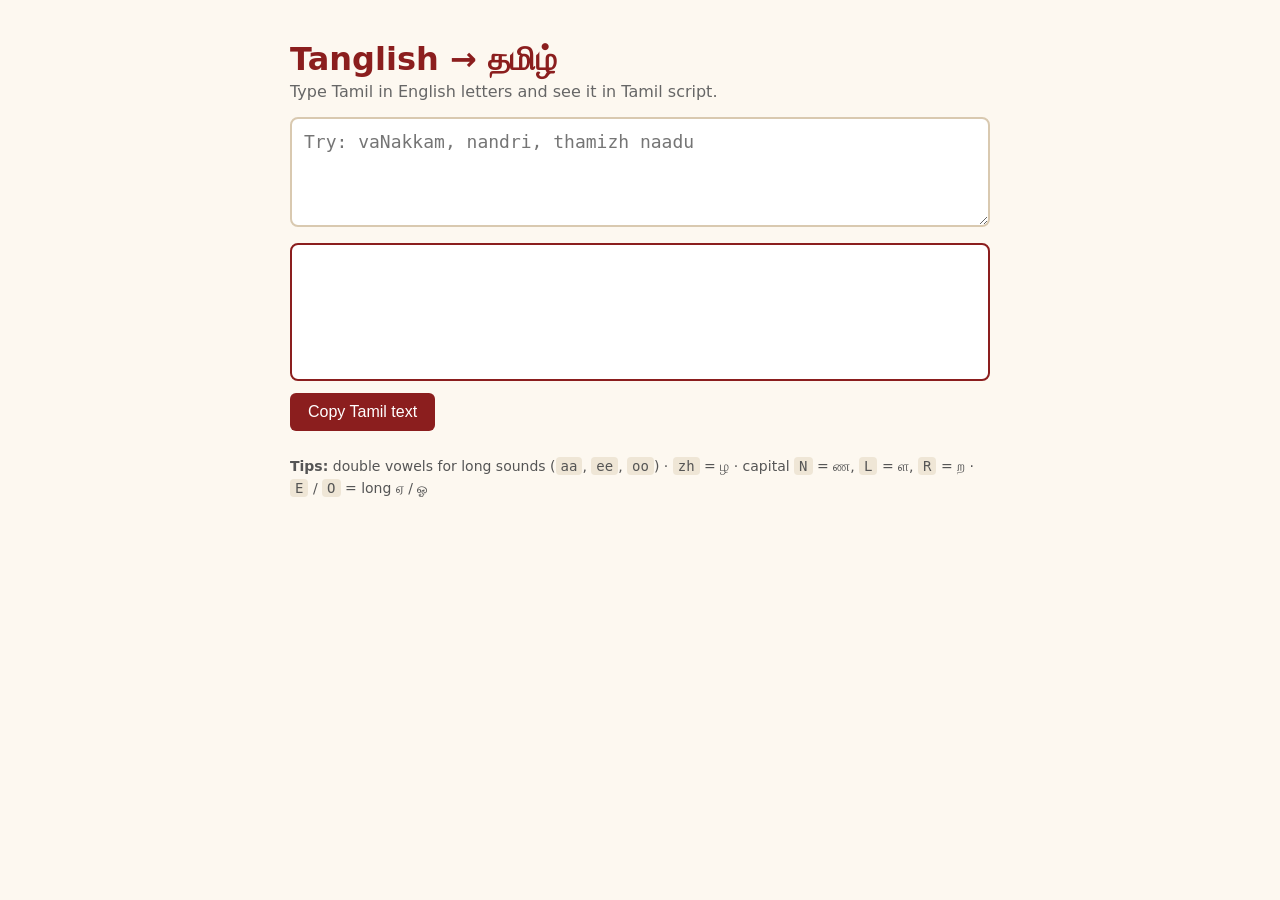
==== index.html @ 8f6cb017 "Add Tanglish converter" ====
<!DOCTYPE html>
<html lang="en">
<head>
  <meta charset="UTF-8">
  <meta name="viewport" content="width=device-width, initial-scale=1.0">
  <title>Tanglish to Tamil</title>
  <style>
    body {
      font-family: system-ui, sans-serif;
      max-width: 700px;
      margin: 40px auto;
      padding: 0 16px;
      background: #fdf8f0;
      color: #2b2b2b;
    }
    h1 { color: #8b1e1e; margin-bottom: 4px; }
    p.sub { color: #666; margin-top: 0; }
    textarea {
      width: 100%;
      height: 110px;
      font-size: 18px;
      padding: 12px;
      border: 2px solid #d9c9b0;
      border-radius: 8px;
      box-sizing: border-box;
    }
    #output {
      min-height: 110px;
      font-size: 26px;
      padding: 12px;
      margin-top: 12px;
      background: white;
      border: 2px solid #8b1e1e;
      border-radius: 8px;
      white-space: pre-wrap;
    }
    button {
      margin-top: 12px;
      padding: 10px 18px;
      font-size: 16px;
      background: #8b1e1e;
      color: white;
      border: none;
      border-radius: 6px;
      cursor: pointer;
    }
    .hint { font-size: 14px; color: #555; margin-top: 24px; line-height: 1.6; }
    code { background: #efe6d6; padding: 1px 5px; border-radius: 4px; }
  </style>
</head>
<body>
  <h1>Tanglish → தமிழ்</h1>
  <p class="sub">Type Tamil in English letters and see it in Tamil script.</p>

  <textarea id="input" placeholder="Try: vaNakkam, nandri, thamizh naadu"></textarea>
  <div id="output"></div>
  <button id="copy">Copy Tamil text</button>

  <div class="hint">
    <b>Tips:</b> double vowels for long sounds (<code>aa</code>, <code>ee</code>, <code>oo</code>) ·
    <code>zh</code> = ழ · capital <code>N</code> = ண, <code>L</code> = ள, <code>R</code> = ற ·
    <code>E</code> / <code>O</code> = long ஏ / ஓ
  </div>

  <script src="translit.js"></script>
  <script>
    const input = document.getElementById("input");
    const output = document.getElementById("output");

    // Re-convert every time the user types
    input.addEventListener("input", () => {
      output.textContent = transliterate(input.value);
    });

    document.getElementById("copy").addEventListener("click", () => {
      navigator.clipboard.writeText(output.textContent);
    });
  </script>
</body>
</html>
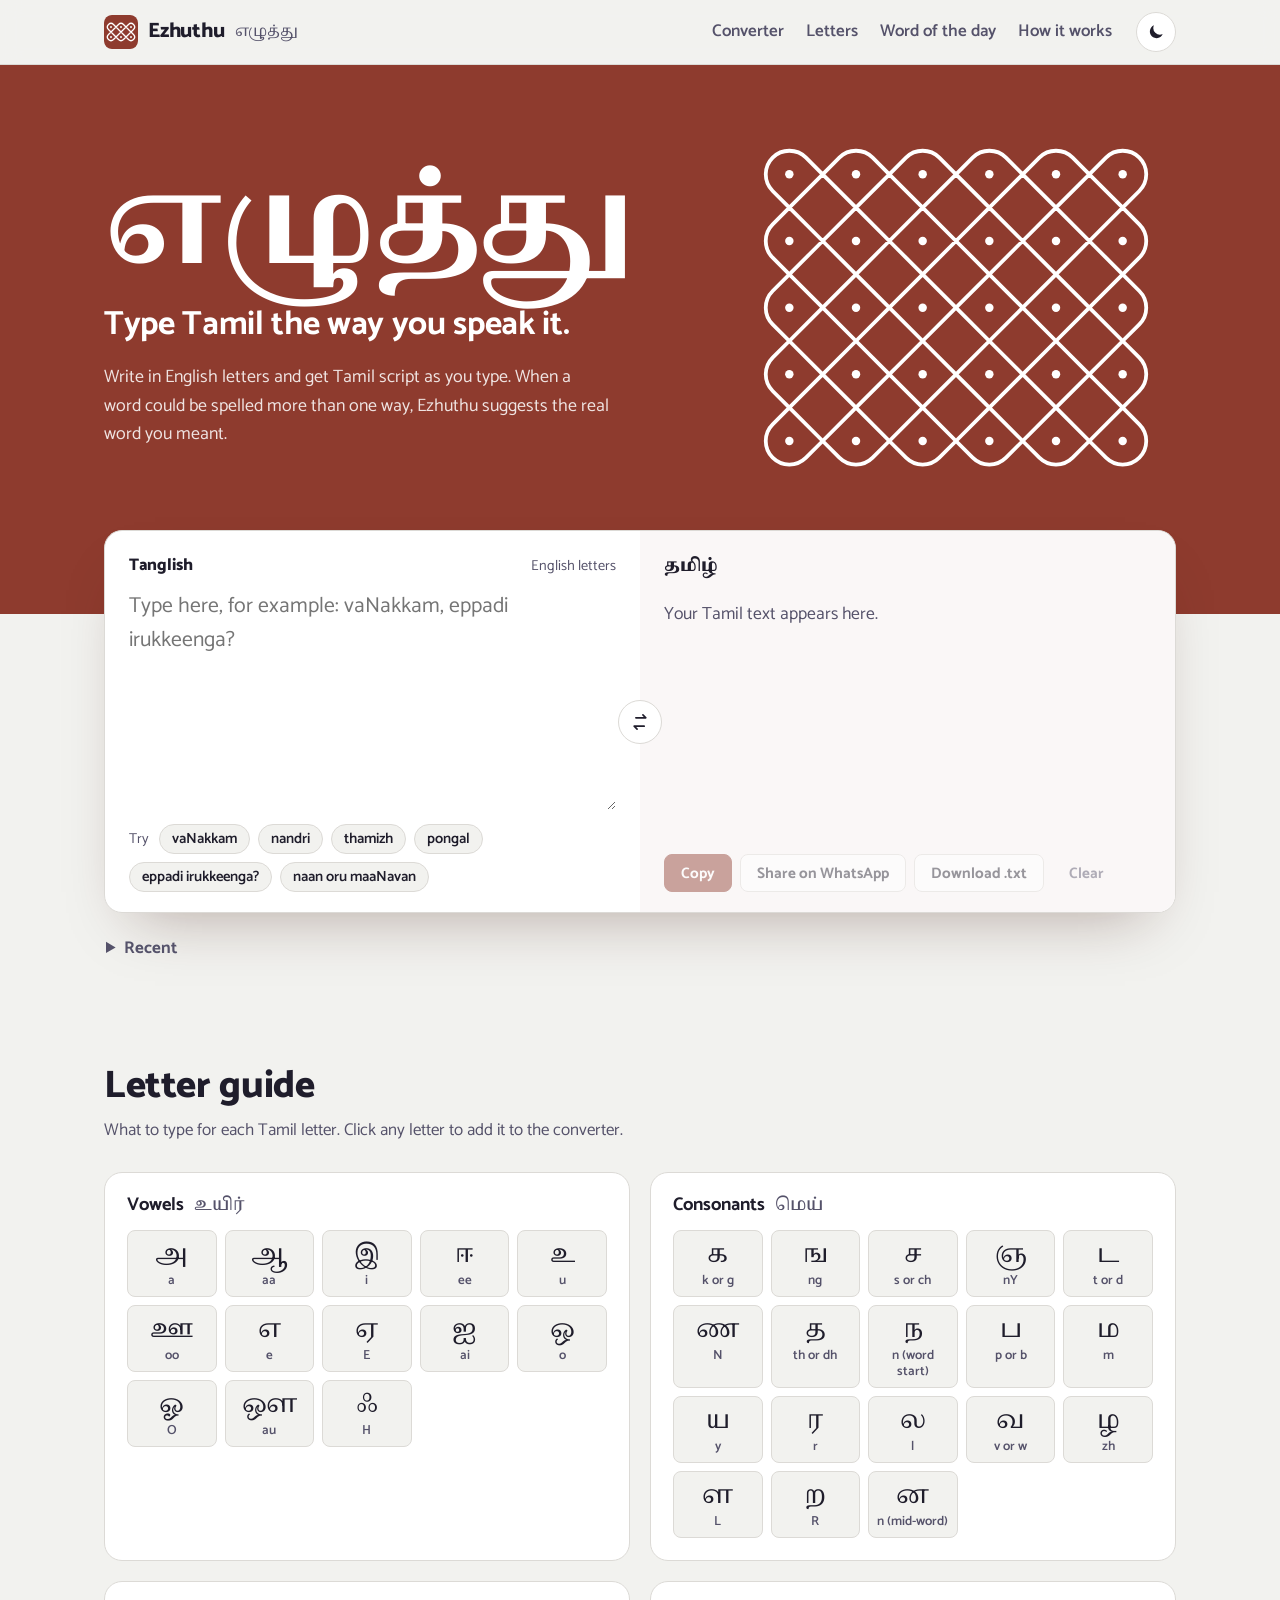
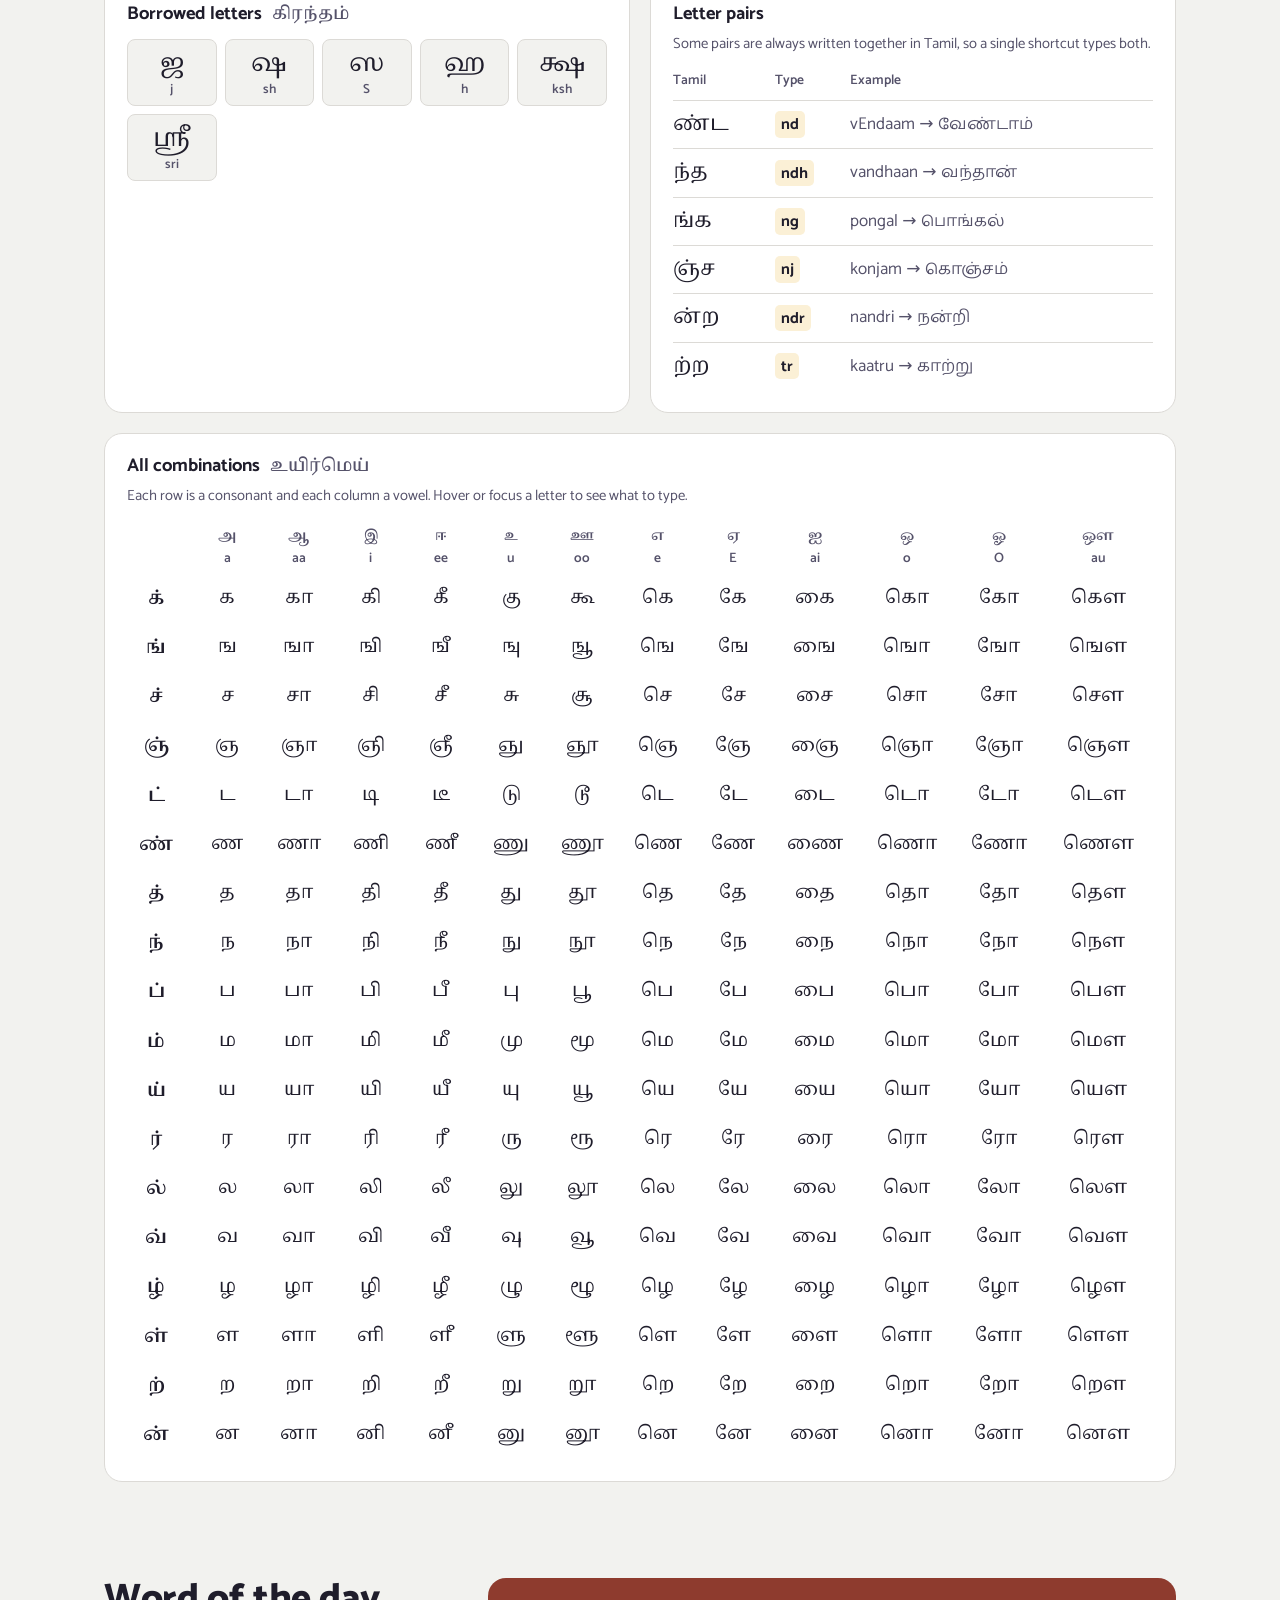
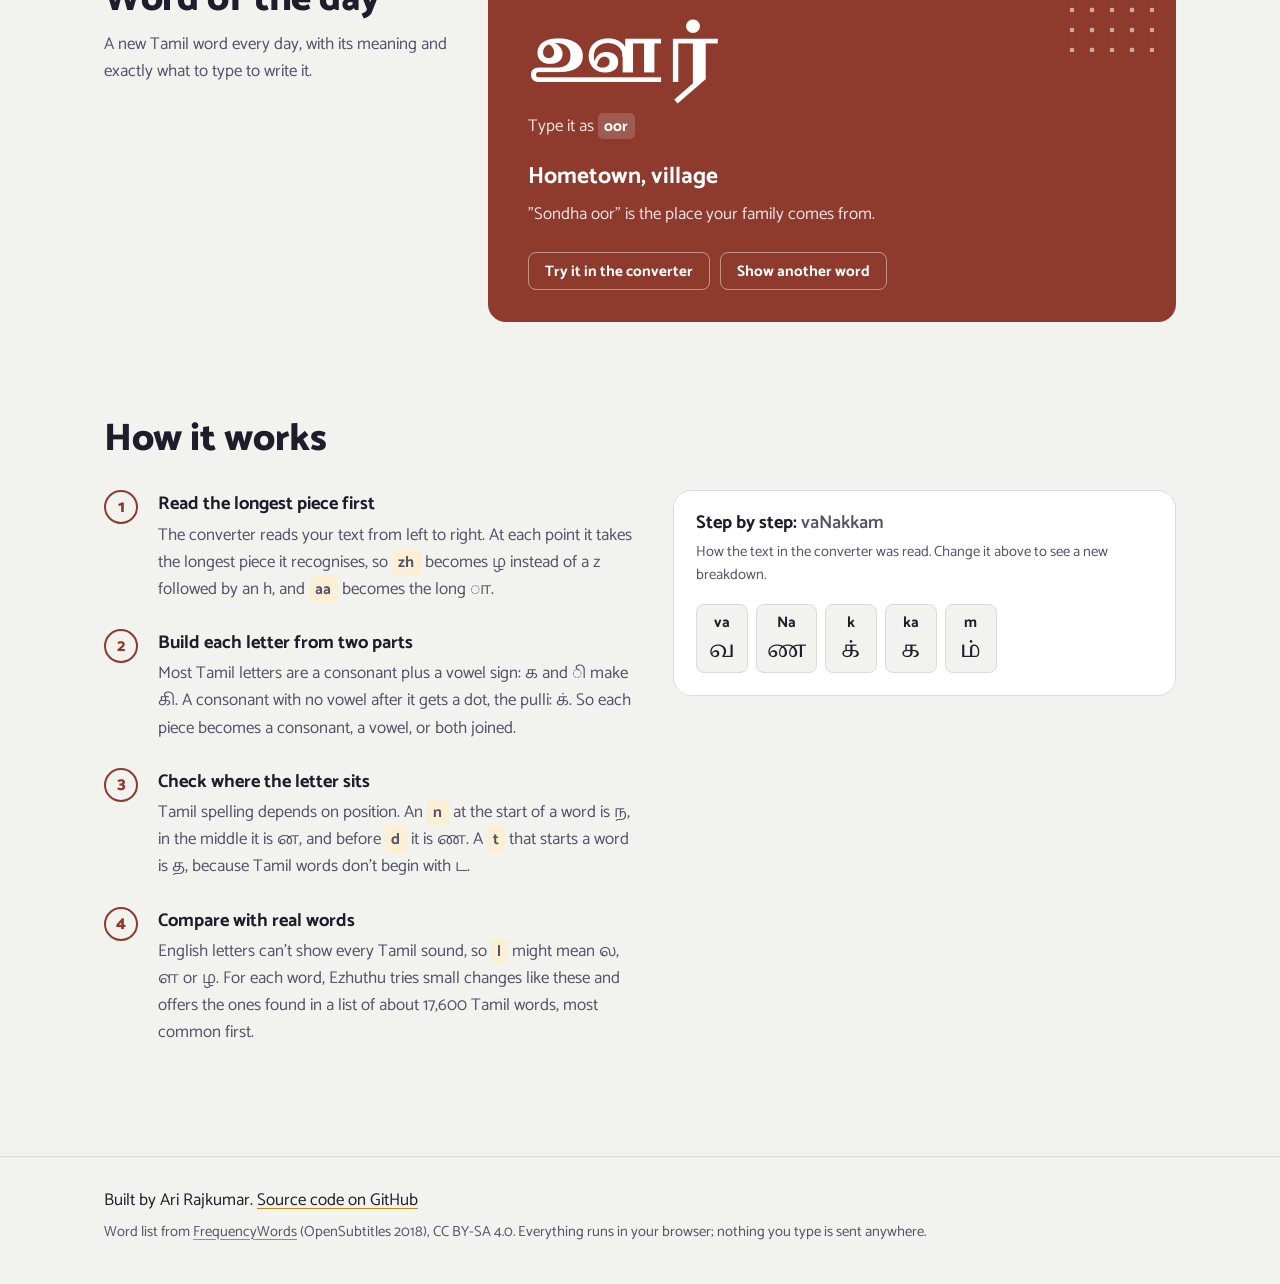
==== commit 74242eed: "Version 2: full site with suggestions, letter guide and reverse mode" ====
--- a/index.html
+++ b/index.html
@@ -2,79 +2,204 @@
 <html lang="en">
 <head>
   <meta charset="UTF-8">
-  <meta name="viewport" content="width=device-width, initial-scale=1.0">
-  <title>Tanglish to Tamil</title>
-  <style>
-    body {
-      font-family: system-ui, sans-serif;
-      max-width: 700px;
-      margin: 40px auto;
-      padding: 0 16px;
-      background: #fdf8f0;
-      color: #2b2b2b;
-    }
-    h1 { color: #8b1e1e; margin-bottom: 4px; }
-    p.sub { color: #666; margin-top: 0; }
-    textarea {
-      width: 100%;
-      height: 110px;
-      font-size: 18px;
-      padding: 12px;
-      border: 2px solid #d9c9b0;
-      border-radius: 8px;
-      box-sizing: border-box;
-    }
-    #output {
-      min-height: 110px;
-      font-size: 26px;
-      padding: 12px;
-      margin-top: 12px;
-      background: white;
-      border: 2px solid #8b1e1e;
-      border-radius: 8px;
-      white-space: pre-wrap;
-    }
-    button {
-      margin-top: 12px;
-      padding: 10px 18px;
-      font-size: 16px;
-      background: #8b1e1e;
-      color: white;
-      border: none;
-      border-radius: 6px;
-      cursor: pointer;
-    }
-    .hint { font-size: 14px; color: #555; margin-top: 24px; line-height: 1.6; }
-    code { background: #efe6d6; padding: 1px 5px; border-radius: 4px; }
-  </style>
+  <meta name="viewport" content="width=device-width, initial-scale=1">
+  <title>Ezhuthu – Tanglish to Tamil converter</title>
+  <meta name="description" content="Type Tamil the way you speak it. Ezhuthu turns Tanglish (Tamil in English letters) into Tamil script, with spelling suggestions, a letter guide and a word of the day.">
+  <meta property="og:title" content="Ezhuthu – Tanglish to Tamil converter">
+  <meta property="og:description" content="Type Tamil the way you speak it, in English letters.">
+  <link rel="icon" href="assets/favicon.svg" type="image/svg+xml">
+  <link rel="preconnect" href="https://fonts.googleapis.com">
+  <link rel="preconnect" href="https://fonts.gstatic.com" crossorigin>
+  <link href="https://fonts.googleapis.com/css2?family=Catamaran:wght@400;500;600;700;800&family=Noto+Serif+Tamil:wght@400;500;700&display=swap" rel="stylesheet">
+  <link rel="stylesheet" href="css/style.css">
+  <script>
+    // Apply the saved theme before the page paints, so there's no flash
+    try { const t = localStorage.getItem("ezhuthu-theme"); if (t) document.documentElement.dataset.theme = t; } catch (e) {}
+  </script>
 </head>
 <body>
-  <h1>Tanglish → தமிழ்</h1>
-  <p class="sub">Type Tamil in English letters and see it in Tamil script.</p>
-
-  <textarea id="input" placeholder="Try: vaNakkam, nandri, thamizh naadu"></textarea>
-  <div id="output"></div>
-  <button id="copy">Copy Tamil text</button>
-
-  <div class="hint">
-    <b>Tips:</b> double vowels for long sounds (<code>aa</code>, <code>ee</code>, <code>oo</code>) ·
-    <code>zh</code> = ழ · capital <code>N</code> = ண, <code>L</code> = ள, <code>R</code> = ற ·
-    <code>E</code> / <code>O</code> = long ஏ / ஓ
-  </div>
-
-  <script src="translit.js"></script>
-  <script>
-    const input = document.getElementById("input");
-    const output = document.getElementById("output");
-
-    // Re-convert every time the user types
-    input.addEventListener("input", () => {
-      output.textContent = transliterate(input.value);
-    });
-
-    document.getElementById("copy").addEventListener("click", () => {
-      navigator.clipboard.writeText(output.textContent);
-    });
-  </script>
+  <a class="skip" href="#converter">Skip to the converter</a>
+
+  <header class="site-header">
+    <div class="wrap header-inner">
+      <a class="brand" href="#top" aria-label="Ezhuthu home">
+        <img src="assets/favicon.svg" alt="" width="34" height="34">
+        <span class="brand-name">Ezhuthu</span>
+        <span class="brand-ta" lang="ta">எழுத்து</span>
+      </a>
+      <nav class="site-nav" aria-label="Sections">
+        <a href="#converter">Converter</a>
+        <a href="#letters">Letters</a>
+        <a href="#word">Word of the day</a>
+        <a href="#how">How it works</a>
+      </nav>
+      <button class="theme-toggle" id="themeToggle" type="button" aria-label="Switch to dark mode">
+        <svg class="icon-moon" viewBox="0 0 24 24" aria-hidden="true"><path d="M20 14.5A8 8 0 0 1 9.5 4a8 8 0 1 0 10.5 10.5z"/></svg>
+        <svg class="icon-sun" viewBox="0 0 24 24" aria-hidden="true"><circle cx="12" cy="12" r="4.2"/><path d="M12 2v2.5M12 19.5V22M2 12h2.5M19.5 12H22M4.9 4.9l1.8 1.8M17.3 17.3l1.8 1.8M4.9 19.1l1.8-1.8M17.3 6.7l1.8-1.8"/></svg>
+      </button>
+    </div>
+  </header>
+
+  <main id="top">
+    <!-- Hero: the threshold, where a kolam is drawn every morning -->
+    <section class="hero" aria-labelledby="heroTitle">
+      <div class="wrap hero-inner">
+        <div class="hero-text">
+          <h1 id="heroTitle"><span class="hero-ta" lang="ta">எழுத்து</span><span class="hero-en">Type Tamil the way you speak it.</span></h1>
+          <p class="hero-sub">Write in English letters and get Tamil script as you type. When a word could be spelled more than one way, Ezhuthu suggests the real word you meant.</p>
+        </div>
+        <div class="hero-kolam" id="heroKolam"></div>
+      </div>
+    </section>
+
+    <!-- Converter -->
+    <section class="converter-section" id="converter" aria-label="Converter">
+      <div class="wrap">
+        <div class="converter">
+          <div class="pane pane-in">
+            <div class="pane-head">
+              <label for="input" id="inputLabel">Tanglish</label>
+              <span class="pane-hint" id="inputHint">English letters</span>
+            </div>
+            <textarea id="input" spellcheck="false" autocomplete="off" autocapitalize="off" placeholder="Type here, for example: vaNakkam, eppadi irukkeenga?"></textarea>
+            <div class="examples" id="examples" aria-label="Examples to try">
+              <span class="examples-label">Try</span>
+            </div>
+          </div>
+
+          <button class="swap" id="swap" type="button" aria-label="Swap direction: Tamil to Tanglish" title="Swap direction">
+            <svg viewBox="0 0 24 24" aria-hidden="true"><path d="M7 7h12l-3.5-3.5M17 17H5l3.5 3.5"/></svg>
+          </button>
+
+          <div class="pane pane-out">
+            <div class="pane-head">
+              <span id="outputLabel">தமிழ்</span>
+              <span class="pane-hint" id="counts"></span>
+            </div>
+            <div class="output" id="output" aria-live="polite" aria-label="Converted text"><span class="output-empty">Your Tamil text appears here.</span></div>
+            <div class="suggest" id="suggest" hidden></div>
+            <div class="actions">
+              <button type="button" id="copyBtn" class="btn btn-primary">Copy</button>
+              <button type="button" id="shareBtn" class="btn">Share on WhatsApp</button>
+              <button type="button" id="downloadBtn" class="btn">Download .txt</button>
+              <button type="button" id="clearBtn" class="btn btn-quiet">Clear</button>
+            </div>
+          </div>
+        </div>
+
+        <details class="history" id="history">
+          <summary>Recent <span id="historyCount"></span></summary>
+          <ol class="history-list" id="historyList"></ol>
+          <p class="history-empty" id="historyEmpty">Nothing yet. Text you convert is kept here, in this browser only.</p>
+          <button type="button" class="btn btn-quiet" id="clearHistory" hidden>Clear recent</button>
+        </details>
+      </div>
+    </section>
+
+    <!-- Letter guide -->
+    <section class="section" id="letters" aria-labelledby="lettersTitle">
+      <div class="wrap">
+        <h2 id="lettersTitle">Letter guide</h2>
+        <p class="lede">What to type for each Tamil letter. Click any letter to add it to the converter.</p>
+
+        <div class="guide-grid">
+          <div class="guide-block">
+            <h3>Vowels <span lang="ta">உயிர்</span></h3>
+            <div class="keys" id="vowelKeys"></div>
+          </div>
+          <div class="guide-block guide-wide">
+            <h3>Consonants <span lang="ta">மெய்</span></h3>
+            <div class="keys" id="consonantKeys"></div>
+          </div>
+          <div class="guide-block">
+            <h3>Borrowed letters <span lang="ta">கிரந்தம்</span></h3>
+            <div class="keys" id="granthaKeys"></div>
+          </div>
+          <div class="guide-block guide-wide">
+            <h3>Letter pairs</h3>
+            <p class="small">Some pairs are always written together in Tamil, so a single shortcut types both.</p>
+            <table class="pairs" id="pairsTable">
+              <thead><tr><th scope="col">Tamil</th><th scope="col">Type</th><th scope="col">Example</th></tr></thead>
+              <tbody></tbody>
+            </table>
+          </div>
+        </div>
+
+        <div class="guide-block grid-block">
+          <h3>All combinations <span lang="ta">உயிர்மெய்</span></h3>
+          <p class="small">Each row is a consonant and each column a vowel. Hover or focus a letter to see what to type.</p>
+          <div class="grid-scroll" tabindex="0" aria-label="Table of Tamil consonant and vowel combinations, scrollable">
+            <table class="uyirmei" id="uyirmei"></table>
+          </div>
+        </div>
+      </div>
+    </section>
+
+    <!-- Word of the day -->
+    <section class="section section-word" id="word" aria-labelledby="wordTitle">
+      <div class="wrap word-inner">
+        <div>
+          <h2 id="wordTitle">Word of the day</h2>
+          <p class="lede">A new Tamil word every day, with its meaning and exactly what to type to write it.</p>
+        </div>
+        <div class="word-card">
+          <p class="word-ta" lang="ta" id="wotdTamil"></p>
+          <p class="word-type">Type it as <kbd id="wotdTanglish"></kbd></p>
+          <p class="word-meaning" id="wotdMeaning"></p>
+          <p class="word-note" id="wotdNote"></p>
+          <div class="word-actions">
+            <button type="button" class="btn btn-primary" id="wotdTry">Try it in the converter</button>
+            <button type="button" class="btn" id="wotdNext">Show another word</button>
+          </div>
+        </div>
+      </div>
+    </section>
+
+    <!-- How it works -->
+    <section class="section" id="how" aria-labelledby="howTitle">
+      <div class="wrap">
+        <h2 id="howTitle">How it works</h2>
+        <div class="how-grid">
+          <ol class="how-steps">
+            <li>
+              <h3>Read the longest piece first</h3>
+              <p>The converter reads your text from left to right. At each point it takes the longest piece it recognises, so <kbd>zh</kbd> becomes ழ instead of a z followed by an h, and <kbd>aa</kbd> becomes the long ா.</p>
+            </li>
+            <li>
+              <h3>Build each letter from two parts</h3>
+              <p>Most Tamil letters are a consonant plus a vowel sign: க and ி make கி. A consonant with no vowel after it gets a dot, the pulli: க். So each piece becomes a consonant, a vowel, or both joined.</p>
+            </li>
+            <li>
+              <h3>Check where the letter sits</h3>
+              <p>Tamil spelling depends on position. An <kbd>n</kbd> at the start of a word is ந, in the middle it is ன, and before <kbd>d</kbd> it is ண. A <kbd>t</kbd> that starts a word is த, because Tamil words don't begin with ட.</p>
+            </li>
+            <li>
+              <h3>Compare with real words</h3>
+              <p>English letters can't show every Tamil sound, so <kbd>l</kbd> might mean ல, ள or ழ. For each word, Ezhuthu tries small changes like these and offers the ones found in a list of about 17,600 Tamil words, most common first.</p>
+            </li>
+          </ol>
+
+          <div class="trace-panel">
+            <h3>Step by step: <span id="traceWord"></span></h3>
+            <p class="small">How the text in the converter was read. Change it above to see a new breakdown.</p>
+            <ol class="trace" id="trace"></ol>
+          </div>
+        </div>
+      </div>
+    </section>
+  </main>
+
+  <footer class="site-footer">
+    <div class="wrap footer-inner">
+      <p>Built by Ari Rajkumar. <a href="https://github.com/ariraj7/Tanglish-to-tamil">Source code on GitHub</a></p>
+      <p class="small">Word list from <a href="https://github.com/hermitdave/FrequencyWords">FrequencyWords</a> (OpenSubtitles 2018), CC BY-SA 4.0. Everything runs in your browser; nothing you type is sent anywhere.</p>
+    </div>
+  </footer>
+
+  <script src="js/translit.js"></script>
+  <script src="js/dictionary.js"></script>
+  <script src="js/data.js"></script>
+  <script src="js/kolam.js"></script>
+  <script src="js/app.js"></script>
 </body>
 </html>
--- a/css/style.css
+++ b/css/style.css
@@ -0,0 +1,394 @@
+/* Ezhuthu — styles
+ * Palette: the red-oxide (kaavi) floor of a threshold, white rice-flour kolam lines,
+ * Madras-ink indigo for text, turmeric for things that need attention.
+ */
+:root {
+  --kaavi: #8e3b2e;        /* red-oxide floor */
+  --kaavi-deep: #6f2c22;
+  --rice: #ffffff;         /* kolam line */
+  --ink: #1f1d2b;          /* indigo-black text */
+  --ink-soft: #55526a;
+  --paper: #f2f2ef;        /* page */
+  --surface: #ffffff;      /* panels */
+  --line: #dcdad6;
+  --turmeric: #c98a12;     /* suggestions, focus */
+  --turmeric-wash: #fbf0d6;
+  --leaf: #2f6b4f;         /* known word */
+
+  --font-ui: "Catamaran", system-ui, sans-serif;
+  --font-ta: "Noto Serif Tamil", "Catamaran", serif;
+
+  --wrap: 1120px;
+  --radius-lg: 18px;
+  --radius-sm: 8px;
+  color-scheme: light;
+}
+
+:root[data-theme="dark"] {
+  --kaavi: #7a3427;
+  --kaavi-deep: #4d2019;
+  --ink: #ecebf3;
+  --ink-soft: #a9a6bc;
+  --paper: #15141c;
+  --surface: #1f1e29;
+  --line: #34323f;
+  --turmeric: #e9b43c;
+  --turmeric-wash: #3a2f17;
+  --leaf: #6cc59a;
+  color-scheme: dark;
+}
+@media (prefers-color-scheme: dark) {
+  :root:not([data-theme="light"]) {
+    --kaavi: #7a3427;
+    --kaavi-deep: #4d2019;
+    --ink: #ecebf3;
+    --ink-soft: #a9a6bc;
+    --paper: #15141c;
+    --surface: #1f1e29;
+    --line: #34323f;
+    --turmeric: #e9b43c;
+    --turmeric-wash: #3a2f17;
+    --leaf: #6cc59a;
+    color-scheme: dark;
+  }
+}
+
+/* ---------- Base ---------- */
+*, *::before, *::after { box-sizing: border-box; }
+[hidden] { display: none !important; }
+html { scroll-behavior: smooth; scroll-padding-top: 80px; }
+body {
+  margin: 0;
+  background: var(--paper);
+  color: var(--ink);
+  font-family: var(--font-ui);
+  font-size: 1.0625rem;
+  line-height: 1.6;
+  -webkit-font-smoothing: antialiased;
+}
+a { color: inherit; text-decoration-color: var(--turmeric); text-underline-offset: 3px; }
+a:hover { text-decoration-thickness: 2px; }
+h1, h2, h3 { line-height: 1.15; margin: 0; }
+h2 { font-size: clamp(1.75rem, 3.2vw, 2.4rem); font-weight: 800; letter-spacing: -0.01em; }
+h3 { font-size: 1.15rem; font-weight: 700; }
+h3 [lang="ta"] { font-family: var(--font-ta); font-weight: 500; color: var(--ink-soft); margin-left: 0.35em; font-size: 0.95em; }
+p { margin: 0; }
+.small { font-size: 0.92rem; color: var(--ink-soft); }
+.lede { color: var(--ink-soft); max-width: 60ch; margin-top: 0.5rem; }
+kbd {
+  font-family: var(--font-ui);
+  font-weight: 700;
+  font-size: 0.92em;
+  background: var(--turmeric-wash);
+  border-radius: 5px;
+  padding: 0.05em 0.4em;
+  white-space: nowrap;
+}
+[lang="ta"] { font-family: var(--font-ta); }
+.wrap { max-width: var(--wrap); margin: 0 auto; padding: 0 24px; }
+:focus-visible { outline: 3px solid var(--turmeric); outline-offset: 2px; border-radius: 4px; }
+.skip {
+  position: absolute; left: 12px; top: -60px; z-index: 50;
+  background: var(--ink); color: var(--paper); padding: 8px 14px; border-radius: 6px;
+}
+.skip:focus { top: 12px; }
+
+/* ---------- Header ---------- */
+.site-header {
+  position: sticky; top: 0; z-index: 20;
+  background: color-mix(in srgb, var(--paper) 88%, transparent);
+  backdrop-filter: blur(10px);
+  border-bottom: 1px solid var(--line);
+}
+.header-inner { display: flex; align-items: center; gap: 24px; height: 64px; }
+.brand { display: flex; align-items: center; gap: 10px; text-decoration: none; }
+.brand img { border-radius: 8px; }
+.brand-name { font-weight: 800; font-size: 1.3rem; letter-spacing: -0.01em; }
+.brand-ta { color: var(--ink-soft); font-size: 0.95rem; }
+.site-nav { display: flex; gap: 22px; margin-left: auto; }
+.site-nav a { text-decoration: none; font-weight: 600; color: var(--ink-soft); }
+.site-nav a:hover { color: var(--ink); }
+.theme-toggle {
+  width: 40px; height: 40px; border-radius: 50%;
+  border: 1px solid var(--line); background: var(--surface); color: var(--ink);
+  display: grid; place-items: center; cursor: pointer;
+}
+.theme-toggle svg { width: 20px; height: 20px; fill: none; stroke: currentColor; stroke-width: 1.8; stroke-linecap: round; }
+.theme-toggle .icon-moon { fill: currentColor; stroke: none; }
+.theme-toggle .icon-sun { display: none; }
+:root[data-theme="dark"] .theme-toggle .icon-sun { display: block; }
+:root[data-theme="dark"] .theme-toggle .icon-moon { display: none; }
+@media (prefers-color-scheme: dark) {
+  :root:not([data-theme="light"]) .theme-toggle .icon-sun { display: block; }
+  :root:not([data-theme="light"]) .theme-toggle .icon-moon { display: none; }
+}
+
+/* ---------- Hero: the threshold ---------- */
+.hero {
+  background: var(--kaavi);
+  color: var(--rice);
+  padding: 56px 0 120px;
+  overflow: hidden;
+}
+.hero-inner { display: grid; grid-template-columns: 1.15fr 1fr; gap: 40px; align-items: center; }
+.hero h1 { display: flex; flex-direction: column; gap: 14px; }
+.hero-ta {
+  font-family: var(--font-ta);
+  font-weight: 700;
+  font-size: clamp(3.6rem, 10vw, 7.5rem);
+  line-height: 1.05;
+  letter-spacing: -0.01em;
+}
+.hero-en { font-size: clamp(1.5rem, 2.8vw, 2.1rem); font-weight: 700; letter-spacing: -0.01em; }
+.hero-sub { margin-top: 18px; max-width: 46ch; font-size: 1.12rem; color: rgba(255, 255, 255, 0.86); }
+.hero-kolam { justify-self: end; width: 100%; max-width: 440px; }
+.hero-kolam svg { width: 100%; height: auto; display: block; }
+.kolam-dots { fill: var(--rice); }
+.kolam-line { stroke: var(--rice); }
+.kolam-draw .kolam-line { animation: draw 5.5s cubic-bezier(.45, .05, .35, 1) forwards; }
+.kolam-draw .kolam-dots circle { opacity: 0; animation: dot 0.35s ease-out forwards; }
+@keyframes draw { to { stroke-dashoffset: 0; } }
+@keyframes dot { to { opacity: 1; } }
+@media (prefers-reduced-motion: reduce) {
+  html { scroll-behavior: auto; }
+  .kolam-draw .kolam-line, .kolam-draw .kolam-dots circle { animation: none; opacity: 1; stroke-dashoffset: 0 !important; }
+}
+
+/* ---------- Converter ---------- */
+.converter-section { margin-top: -84px; position: relative; z-index: 2; }
+.converter {
+  display: grid;
+  grid-template-columns: 1fr auto 1fr;
+  background: var(--surface);
+  border: 1px solid var(--line);
+  border-radius: var(--radius-lg);
+  box-shadow: 0 30px 60px -30px rgba(60, 20, 12, 0.35);
+}
+.pane { padding: 22px 24px 20px; display: flex; flex-direction: column; min-width: 0; }
+.pane-out { background: color-mix(in srgb, var(--kaavi) 4%, var(--surface)); border-radius: 0 var(--radius-lg) var(--radius-lg) 0; }
+.pane-head { display: flex; justify-content: space-between; align-items: baseline; gap: 12px; margin-bottom: 10px; }
+.pane-head label, .pane-head > span:first-child { font-weight: 800; font-size: 1.05rem; }
+#outputLabel { font-family: var(--font-ta); }
+.pane-hint { font-size: 0.9rem; color: var(--ink-soft); }
+textarea {
+  width: 100%; min-height: 220px; resize: vertical;
+  border: none; background: transparent; color: var(--ink);
+  font-family: var(--font-ui); font-size: 1.35rem; line-height: 1.55;
+  padding: 0;
+}
+textarea:focus { outline: none; }
+.pane-in:focus-within { box-shadow: inset 0 0 0 2px var(--turmeric); border-radius: var(--radius-lg) 0 0 var(--radius-lg); }
+textarea.is-tamil { font-family: var(--font-ta); }
+
+.swap {
+  align-self: center;
+  width: 44px; height: 44px; margin: 0 -22px; z-index: 1;
+  border-radius: 50%;
+  border: 1px solid var(--line);
+  background: var(--surface); color: var(--ink);
+  display: grid; place-items: center; cursor: pointer;
+  transition: transform 0.25s ease;
+}
+.swap svg { width: 20px; height: 20px; fill: none; stroke: currentColor; stroke-width: 2; stroke-linecap: round; stroke-linejoin: round; }
+.swap:hover { border-color: var(--turmeric); }
+.swap.flipped { transform: rotate(180deg); }
+
+.output {
+  min-height: 120px;
+  font-family: var(--font-ta); font-size: 1.6rem; line-height: 1.75;
+  white-space: pre-wrap; overflow-wrap: anywhere;
+}
+.output.is-latin { font-family: var(--font-ui); font-size: 1.35rem; line-height: 1.55; }
+.output-empty { color: var(--ink-soft); font-family: var(--font-ui); font-size: 1.1rem; }
+.w { cursor: pointer; border-radius: 4px; }
+.w:hover { background: var(--turmeric-wash); }
+.w.check { text-decoration: underline wavy var(--turmeric); text-decoration-thickness: 1.5px; text-underline-offset: 7px; }
+.w.active { background: var(--turmeric-wash); }
+
+.examples { display: flex; flex-wrap: wrap; gap: 8px; align-items: center; margin-top: 14px; }
+.examples-label { font-size: 0.9rem; color: var(--ink-soft); margin-right: 2px; }
+.chip {
+  border: 1px solid var(--line); background: var(--paper); color: var(--ink);
+  border-radius: 999px; padding: 3px 12px;
+  font: 600 0.92rem/1.5 var(--font-ui); cursor: pointer;
+}
+.chip:hover { border-color: var(--turmeric); }
+
+.suggest {
+  margin-top: 12px; padding: 12px 14px;
+  background: var(--turmeric-wash);
+  border-radius: var(--radius-sm);
+  display: flex; flex-wrap: wrap; gap: 8px; align-items: center;
+}
+.suggest-label { font-size: 0.95rem; margin-right: 4px; }
+.suggest-label b { font-weight: 700; }
+.option {
+  border: 1px solid transparent; background: var(--surface); color: var(--ink);
+  border-radius: var(--radius-sm); padding: 4px 12px 5px;
+  cursor: pointer; text-align: left;
+  display: inline-flex; align-items: baseline; gap: 8px;
+}
+.option:hover { border-color: var(--turmeric); }
+.option-ta { font-family: var(--font-ta); font-size: 1.2rem; }
+.option-en { font-size: 0.85rem; color: var(--ink-soft); }
+.option.keep { background: transparent; border-color: color-mix(in srgb, var(--turmeric) 45%, transparent); }
+.known-mark { color: var(--leaf); font-weight: 700; }
+
+.actions { display: flex; flex-wrap: wrap; gap: 8px; margin-top: auto; padding-top: 16px; }
+.btn {
+  font: 700 0.95rem/1 var(--font-ui);
+  padding: 11px 16px 10px;
+  border-radius: var(--radius-sm);
+  border: 1px solid var(--line);
+  background: var(--surface); color: var(--ink);
+  cursor: pointer;
+}
+.btn:hover { border-color: var(--ink-soft); }
+.btn-primary { background: var(--kaavi); border-color: var(--kaavi); color: #fff; }
+.btn-primary:hover { background: var(--kaavi-deep); border-color: var(--kaavi-deep); }
+.btn-quiet { background: transparent; border-color: transparent; color: var(--ink-soft); }
+.btn-quiet:hover { color: var(--ink); border-color: var(--line); }
+.btn:disabled { opacity: 0.45; cursor: not-allowed; }
+
+/* History */
+.history { margin-top: 16px; }
+.history summary { cursor: pointer; font-weight: 700; color: var(--ink-soft); padding: 6px 2px; width: max-content; }
+.history summary:hover { color: var(--ink); }
+#historyCount { font-weight: 500; }
+.history-list { list-style: none; padding: 0; margin: 8px 0 10px; display: grid; gap: 6px; }
+.history-list button {
+  width: 100%; display: grid; grid-template-columns: minmax(0, 1fr) minmax(0, 1.2fr); gap: 16px;
+  text-align: left; padding: 10px 14px;
+  background: var(--surface); border: 1px solid var(--line); border-radius: var(--radius-sm);
+  color: var(--ink); font: 500 1rem/1.4 var(--font-ui); cursor: pointer;
+}
+.history-list button:hover { border-color: var(--turmeric); }
+.history-list span { overflow: hidden; text-overflow: ellipsis; white-space: nowrap; }
+.history-list .h-out { font-family: var(--font-ta); }
+.history-empty { color: var(--ink-soft); font-size: 0.95rem; margin: 6px 0; }
+
+/* ---------- Sections ---------- */
+.section { padding: 96px 0 0; }
+.section h2 + .lede { margin-bottom: 28px; }
+
+/* Letter guide */
+.guide-grid { display: grid; grid-template-columns: 1fr 1fr; gap: 20px; }
+.guide-block { background: var(--surface); border: 1px solid var(--line); border-radius: var(--radius-lg); padding: 22px; }
+.guide-block h3 { margin-bottom: 14px; }
+.guide-block .small { margin: -6px 0 14px; }
+.keys { display: grid; grid-template-columns: repeat(auto-fill, minmax(76px, 1fr)); gap: 8px; }
+.key {
+  border: 1px solid var(--line); background: var(--paper); color: var(--ink);
+  border-radius: var(--radius-sm); padding: 8px 6px 7px;
+  display: flex; flex-direction: column; align-items: center; gap: 2px;
+  cursor: pointer; font-family: var(--font-ui);
+}
+.key:hover { border-color: var(--turmeric); background: var(--turmeric-wash); }
+.key-ta { font-family: var(--font-ta); font-size: 1.55rem; line-height: 1.3; }
+.key-en { font-size: 0.82rem; color: var(--ink-soft); font-weight: 600; text-align: center; line-height: 1.2; }
+.pairs { width: 100%; border-collapse: collapse; }
+.pairs th { text-align: left; font-size: 0.85rem; color: var(--ink-soft); font-weight: 600; padding: 0 8px 8px 0; }
+.pairs td { padding: 7px 8px 7px 0; border-top: 1px solid var(--line); }
+.pairs td:first-child { font-family: var(--font-ta); font-size: 1.3rem; }
+.pairs td:nth-child(3) { color: var(--ink-soft); }
+.grid-block { margin-top: 20px; }
+.grid-scroll { overflow-x: auto; }
+.uyirmei { border-collapse: collapse; min-width: 760px; width: 100%; }
+.uyirmei th { font-size: 0.85rem; color: var(--ink-soft); font-weight: 600; padding: 4px; }
+.uyirmei th[scope="row"] { font-family: var(--font-ta); font-size: 1.15rem; color: var(--ink); padding-right: 10px; }
+.uyirmei td { padding: 2px; }
+.uyirmei button {
+  width: 100%; min-width: 48px; padding: 6px 2px 4px;
+  border: 1px solid transparent; border-radius: 6px; background: transparent; color: var(--ink);
+  font-family: var(--font-ta); font-size: 1.15rem; cursor: pointer; position: relative;
+}
+.uyirmei button:hover, .uyirmei button:focus-visible { background: var(--turmeric-wash); border-color: var(--turmeric); }
+.uyirmei button small { display: block; font-family: var(--font-ui); font-size: 0.72rem; color: var(--ink-soft); height: 0; overflow: hidden; }
+.uyirmei button:hover small, .uyirmei button:focus-visible small { height: auto; }
+
+/* Word of the day */
+.section-word .word-inner { display: grid; grid-template-columns: 1fr 2fr; gap: 40px; align-items: start; }
+.word-card {
+  background: var(--kaavi); color: #fff;
+  border-radius: var(--radius-lg);
+  padding: 36px 40px 32px;
+  position: relative; overflow: hidden;
+}
+.word-card::after { /* a few kolam dots, like the edge of a threshold */
+  content: ""; position: absolute; right: 22px; top: 22px; width: 92px; height: 52px;
+  background-image: radial-gradient(circle, rgba(255,255,255,.55) 2.4px, transparent 2.6px);
+  background-size: 20px 20px;
+}
+.word-ta { font-size: clamp(3rem, 7vw, 4.8rem); font-weight: 700; line-height: 1.2; }
+.word-type { margin-top: 6px; color: rgba(255,255,255,.85); }
+.word-card kbd { background: rgba(255,255,255,.16); color: #fff; }
+.word-meaning { font-size: 1.45rem; font-weight: 700; margin-top: 18px; }
+.word-note { margin-top: 6px; color: rgba(255,255,255,.85); max-width: 56ch; }
+.word-actions { display: flex; flex-wrap: wrap; gap: 10px; margin-top: 24px; }
+.word-card .btn-primary { background: #fff; border-color: #fff; color: var(--kaavi-deep); }
+.word-card .btn-primary:hover { background: #f3e9e6; }
+.word-card .btn { background: transparent; color: #fff; border-color: rgba(255,255,255,.45); }
+.word-card .btn:hover { border-color: #fff; }
+
+/* How it works */
+.how-grid { display: grid; grid-template-columns: 1.05fr 1fr; gap: 40px; margin-top: 28px; align-items: start; }
+.how-steps { list-style: none; padding: 0; margin: 0; counter-reset: step; display: grid; gap: 26px; }
+.how-steps li { counter-increment: step; display: grid; grid-template-columns: 40px 1fr; column-gap: 14px; }
+.how-steps li::before {
+  content: counter(step);
+  grid-row: span 2;
+  width: 34px; height: 34px; border-radius: 50%;
+  border: 2px solid var(--kaavi); color: var(--kaavi);
+  display: grid; place-items: center; font-weight: 800;
+}
+:root[data-theme="dark"] .how-steps li::before { border-color: var(--turmeric); color: var(--turmeric); }
+@media (prefers-color-scheme: dark) { :root:not([data-theme="light"]) .how-steps li::before { border-color: var(--turmeric); color: var(--turmeric); } }
+.how-steps h3 { margin: 4px 0 6px; }
+.how-steps p { color: var(--ink-soft); max-width: 60ch; }
+.trace-panel { background: var(--surface); border: 1px solid var(--line); border-radius: var(--radius-lg); padding: 22px; position: sticky; top: 84px; }
+.trace-panel h3 { margin-bottom: 6px; }
+#traceWord { font-weight: 600; color: var(--ink-soft); }
+.trace { list-style: none; padding: 0; margin: 16px 0 0; display: flex; flex-wrap: wrap; gap: 8px; }
+.trace li {
+  display: flex; flex-direction: column; align-items: center;
+  border: 1px solid var(--line); border-radius: var(--radius-sm);
+  padding: 6px 10px 6px; min-width: 52px; background: var(--paper);
+}
+.trace .t-src { font-weight: 700; font-size: 0.95rem; }
+.trace .t-out { font-family: var(--font-ta); font-size: 1.4rem; line-height: 1.4; }
+.trace .t-rule { flex-basis: 100%; }
+.trace li.has-rule { border-color: var(--turmeric); }
+.trace li.gap { border: none; background: none; min-width: 10px; padding: 0; }
+.trace-rules { margin-top: 14px; display: grid; gap: 6px; padding-left: 18px; font-size: 0.95rem; color: var(--ink-soft); }
+.trace-rules b { color: var(--ink); }
+
+/* ---------- Footer ---------- */
+.site-footer { margin-top: 110px; border-top: 1px solid var(--line); padding: 30px 0 40px; }
+.footer-inner { display: grid; gap: 6px; }
+
+/* ---------- Small screens ---------- */
+@media (max-width: 900px) {
+  .hero-inner { grid-template-columns: 1fr; }
+  .hero-kolam { justify-self: start; max-width: 300px; order: -1; }
+  .section-word .word-inner, .how-grid { grid-template-columns: 1fr; gap: 24px; }
+  .trace-panel { position: static; }
+}
+@media (max-width: 760px) {
+  .site-nav { display: none; }
+  .theme-toggle { margin-left: auto; }
+  .wrap { padding: 0 16px; }
+  .hero { padding: 28px 0 100px; }
+  .hero-kolam { display: none; }
+  .hero-sub { font-size: 1rem; margin-top: 12px; }
+  .converter { grid-template-columns: 1fr; }
+  .pane-out { border-radius: 0 0 var(--radius-lg) var(--radius-lg); border-top: 1px solid var(--line); }
+  .pane-in:focus-within { border-radius: var(--radius-lg) var(--radius-lg) 0 0; }
+  .swap { margin: -22px auto; transform: rotate(90deg); }
+  .swap.flipped { transform: rotate(270deg); }
+  textarea, .output { min-height: 140px; }
+  .pane { padding: 18px 16px; }
+  .guide-grid { grid-template-columns: 1fr; }
+  .word-card { padding: 28px 22px 24px; }
+  .section { padding-top: 72px; }
+  .history-list button { grid-template-columns: 1fr; gap: 2px; }
+}
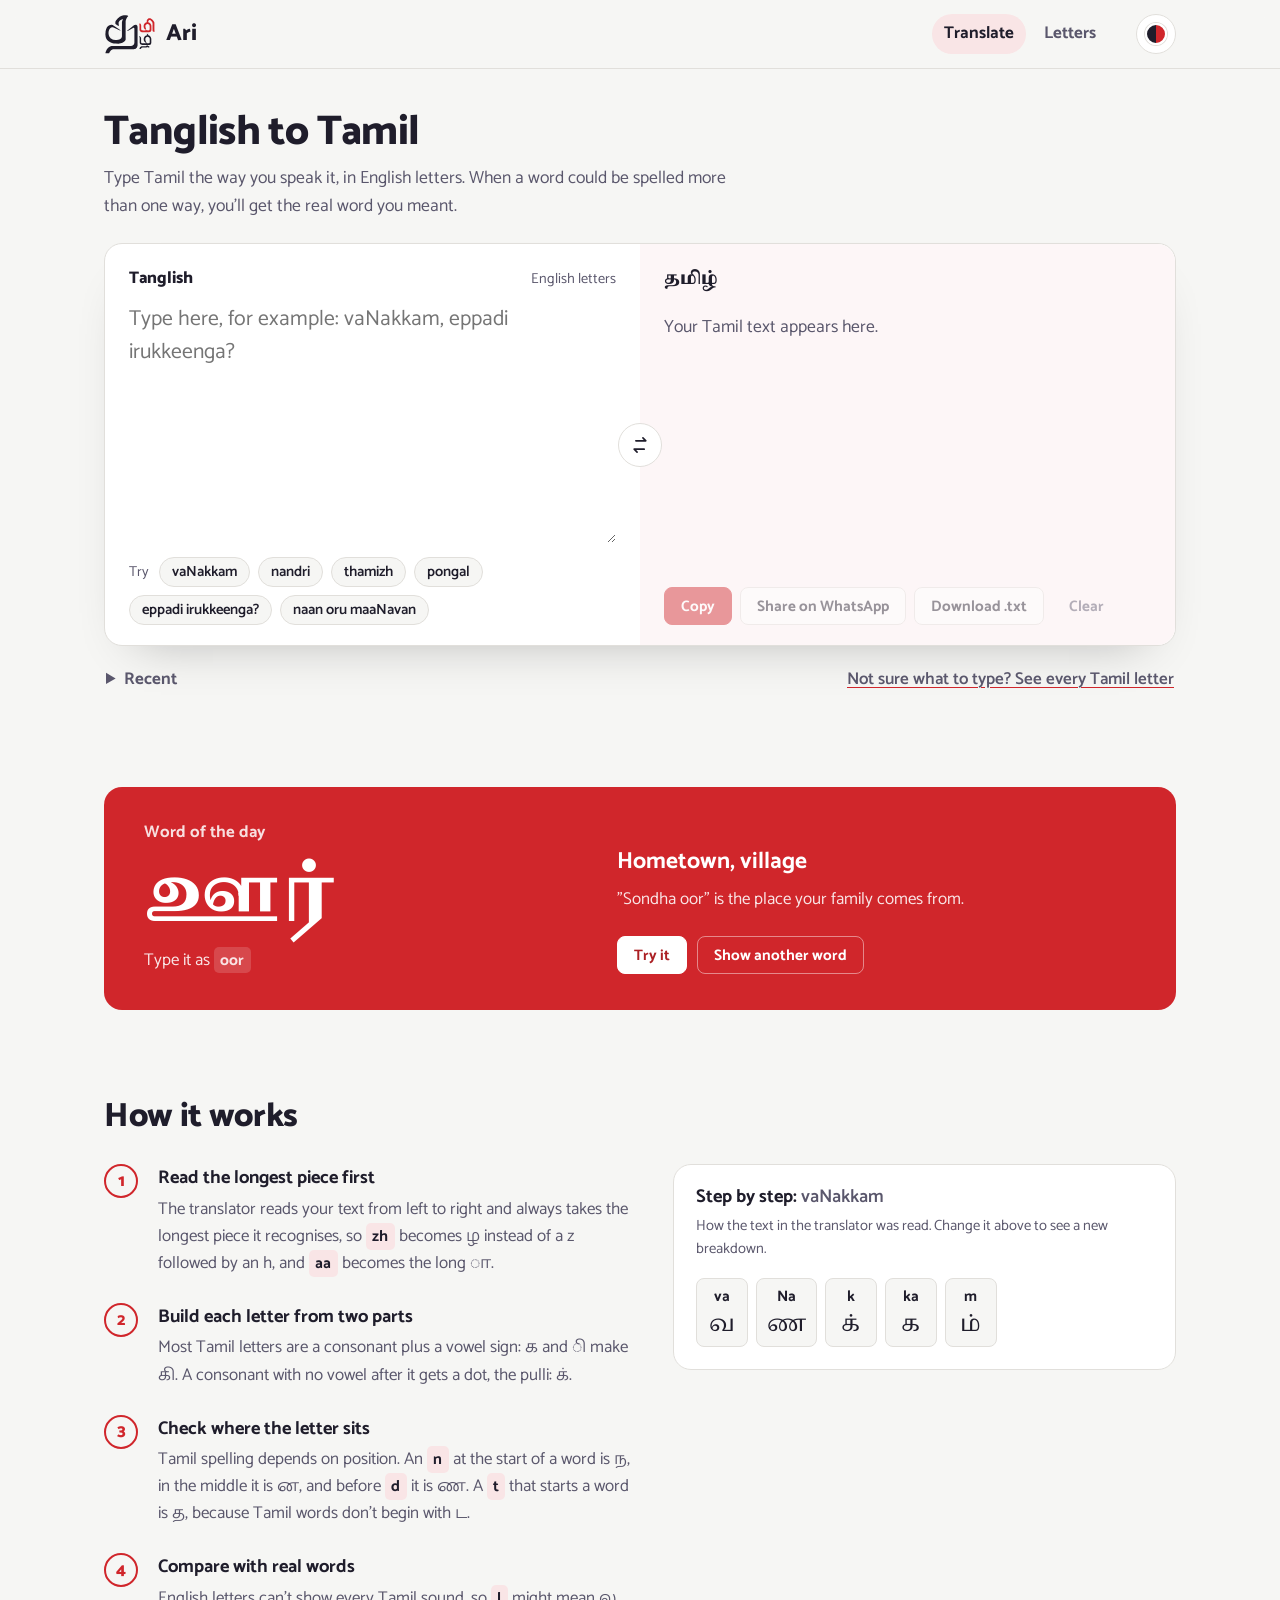
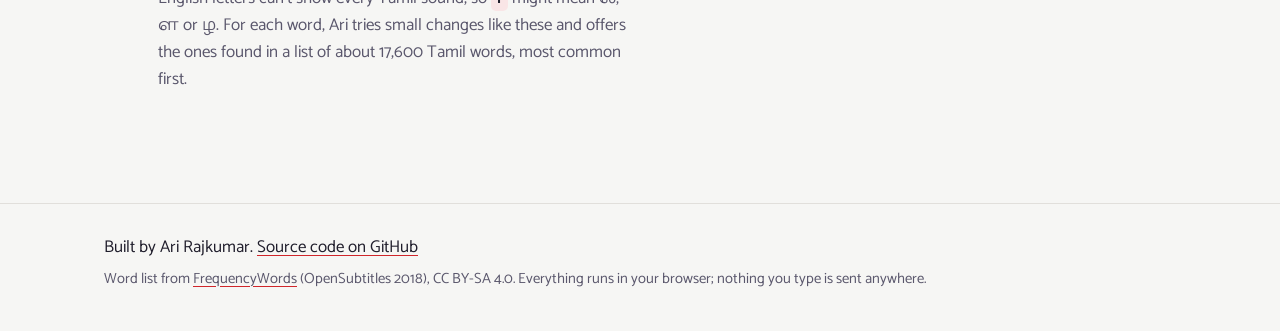
==== commit f978a17a: "Ari: new logo, translator home page, letters page, color picker" ====
--- a/index.html
+++ b/index.html
@@ -3,58 +3,58 @@
 <head>
   <meta charset="UTF-8">
   <meta name="viewport" content="width=device-width, initial-scale=1">
-  <title>Ezhuthu – Tanglish to Tamil converter</title>
-  <meta name="description" content="Type Tamil the way you speak it. Ezhuthu turns Tanglish (Tamil in English letters) into Tamil script, with spelling suggestions, a letter guide and a word of the day.">
-  <meta property="og:title" content="Ezhuthu – Tanglish to Tamil converter">
+  <title>Ari – Tanglish to Tamil translator</title>
+  <meta name="description" content="Type Tamil the way you speak it. Ari turns Tanglish (Tamil in English letters) into Tamil script, with spelling suggestions and a full letter guide.">
+  <meta property="og:title" content="Ari – Tanglish to Tamil translator">
   <meta property="og:description" content="Type Tamil the way you speak it, in English letters.">
   <link rel="icon" href="assets/favicon.svg" type="image/svg+xml">
   <link rel="preconnect" href="https://fonts.googleapis.com">
   <link rel="preconnect" href="https://fonts.gstatic.com" crossorigin>
   <link href="https://fonts.googleapis.com/css2?family=Catamaran:wght@400;500;600;700;800&family=Noto+Serif+Tamil:wght@400;500;700&display=swap" rel="stylesheet">
   <link rel="stylesheet" href="css/style.css">
-  <script>
-    // Apply the saved theme before the page paints, so there's no flash
-    try { const t = localStorage.getItem("ezhuthu-theme"); if (t) document.documentElement.dataset.theme = t; } catch (e) {}
-  </script>
+  <script src="js/common.js"></script>
 </head>
 <body>
-  <a class="skip" href="#converter">Skip to the converter</a>
+  <a class="skip" href="#input">Skip to the translator</a>
 
   <header class="site-header">
     <div class="wrap header-inner">
-      <a class="brand" href="#top" aria-label="Ezhuthu home">
-        <img src="assets/favicon.svg" alt="" width="34" height="34">
-        <span class="brand-name">Ezhuthu</span>
-        <span class="brand-ta" lang="ta">எழுத்து</span>
+      <a class="brand" href="index.html" aria-label="Ari home">
+        <span class="brand-mark" data-logo></span>
+        <span class="brand-name">Ari</span>
       </a>
-      <nav class="site-nav" aria-label="Sections">
-        <a href="#converter">Converter</a>
-        <a href="#letters">Letters</a>
-        <a href="#word">Word of the day</a>
-        <a href="#how">How it works</a>
+      <nav class="site-nav" aria-label="Pages">
+        <a href="index.html" aria-current="page">Translate</a>
+        <a href="letters.html">Letters</a>
       </nav>
-      <button class="theme-toggle" id="themeToggle" type="button" aria-label="Switch to dark mode">
-        <svg class="icon-moon" viewBox="0 0 24 24" aria-hidden="true"><path d="M20 14.5A8 8 0 0 1 9.5 4a8 8 0 1 0 10.5 10.5z"/></svg>
-        <svg class="icon-sun" viewBox="0 0 24 24" aria-hidden="true"><circle cx="12" cy="12" r="4.2"/><path d="M12 2v2.5M12 19.5V22M2 12h2.5M19.5 12H22M4.9 4.9l1.8 1.8M17.3 17.3l1.8 1.8M4.9 19.1l1.8-1.8M17.3 6.7l1.8-1.8"/></svg>
-      </button>
+      <div class="appearance">
+        <button type="button" class="appearance-btn" id="appearanceBtn" aria-expanded="false" aria-controls="appearancePanel" aria-label="Change colors">
+          <span class="appearance-dot"></span>
+        </button>
+        <div class="appearance-panel" id="appearancePanel" role="dialog" aria-label="Colors" hidden>
+          <p class="panel-title">Site color</p>
+          <div class="swatches"></div>
+          <label class="custom-color"><input type="color" id="customColor" value="#d0262b"> Pick any color</label>
+          <p class="panel-title">Mode</p>
+          <div class="segmented">
+            <button type="button" data-theme-choice="light">Light</button>
+            <button type="button" data-theme-choice="dark">Dark</button>
+            <button type="button" data-theme-choice="system">Auto</button>
+          </div>
+          <button type="button" class="link-btn" id="resetColor">Reset to default</button>
+        </div>
+      </div>
     </div>
   </header>
 
-  <main id="top">
-    <!-- Hero: the threshold, where a kolam is drawn every morning -->
-    <section class="hero" aria-labelledby="heroTitle">
-      <div class="wrap hero-inner">
-        <div class="hero-text">
-          <h1 id="heroTitle"><span class="hero-ta" lang="ta">எழுத்து</span><span class="hero-en">Type Tamil the way you speak it.</span></h1>
-          <p class="hero-sub">Write in English letters and get Tamil script as you type. When a word could be spelled more than one way, Ezhuthu suggests the real word you meant.</p>
+  <main>
+    <section class="translate" aria-labelledby="pageTitle">
+      <div class="wrap">
+        <div class="page-intro">
+          <h1 id="pageTitle">Tanglish to Tamil</h1>
+          <p>Type Tamil the way you speak it, in English letters. When a word could be spelled more than one way, you'll get the real word you meant.</p>
         </div>
-        <div class="hero-kolam" id="heroKolam"></div>
-      </div>
-    </section>
 
-    <!-- Converter -->
-    <section class="converter-section" id="converter" aria-label="Converter">
-      <div class="wrap">
         <div class="converter">
           <div class="pane pane-in">
             <div class="pane-head">
@@ -76,7 +76,7 @@
               <span id="outputLabel">தமிழ்</span>
               <span class="pane-hint" id="counts"></span>
             </div>
-            <div class="output" id="output" aria-live="polite" aria-label="Converted text"><span class="output-empty">Your Tamil text appears here.</span></div>
+            <div class="output" id="output" aria-live="polite" aria-label="Translated text"></div>
             <div class="suggest" id="suggest" hidden></div>
             <div class="actions">
               <button type="button" id="copyBtn" class="btn btn-primary">Copy</button>
@@ -87,75 +87,38 @@
           </div>
         </div>
 
-        <details class="history" id="history">
-          <summary>Recent <span id="historyCount"></span></summary>
-          <ol class="history-list" id="historyList"></ol>
-          <p class="history-empty" id="historyEmpty">Nothing yet. Text you convert is kept here, in this browser only.</p>
-          <button type="button" class="btn btn-quiet" id="clearHistory" hidden>Clear recent</button>
-        </details>
+        <div class="below-converter">
+          <details class="history" id="history">
+            <summary>Recent <span id="historyCount"></span></summary>
+            <ol class="history-list" id="historyList"></ol>
+            <p class="history-empty" id="historyEmpty">Nothing yet. Text you translate is kept here, in this browser only.</p>
+            <button type="button" class="btn btn-quiet" id="clearHistory" hidden>Clear recent</button>
+          </details>
+          <a class="letters-link" href="letters.html">Not sure what to type? See every Tamil letter</a>
+        </div>
       </div>
     </section>
 
-    <!-- Letter guide -->
-    <section class="section" id="letters" aria-labelledby="lettersTitle">
+    <section class="section" id="word" aria-labelledby="wordTitle">
       <div class="wrap">
-        <h2 id="lettersTitle">Letter guide</h2>
-        <p class="lede">What to type for each Tamil letter. Click any letter to add it to the converter.</p>
-
-        <div class="guide-grid">
-          <div class="guide-block">
-            <h3>Vowels <span lang="ta">உயிர்</span></h3>
-            <div class="keys" id="vowelKeys"></div>
+        <div class="word-card">
+          <div class="word-main">
+            <h2 id="wordTitle">Word of the day</h2>
+            <p class="word-ta" lang="ta" id="wotdTamil"></p>
+            <p class="word-type">Type it as <kbd id="wotdTanglish"></kbd></p>
           </div>
-          <div class="guide-block guide-wide">
-            <h3>Consonants <span lang="ta">மெய்</span></h3>
-            <div class="keys" id="consonantKeys"></div>
-          </div>
-          <div class="guide-block">
-            <h3>Borrowed letters <span lang="ta">கிரந்தம்</span></h3>
-            <div class="keys" id="granthaKeys"></div>
-          </div>
-          <div class="guide-block guide-wide">
-            <h3>Letter pairs</h3>
-            <p class="small">Some pairs are always written together in Tamil, so a single shortcut types both.</p>
-            <table class="pairs" id="pairsTable">
-              <thead><tr><th scope="col">Tamil</th><th scope="col">Type</th><th scope="col">Example</th></tr></thead>
-              <tbody></tbody>
-            </table>
-          </div>
-        </div>
-
-        <div class="guide-block grid-block">
-          <h3>All combinations <span lang="ta">உயிர்மெய்</span></h3>
-          <p class="small">Each row is a consonant and each column a vowel. Hover or focus a letter to see what to type.</p>
-          <div class="grid-scroll" tabindex="0" aria-label="Table of Tamil consonant and vowel combinations, scrollable">
-            <table class="uyirmei" id="uyirmei"></table>
+          <div class="word-side">
+            <p class="word-meaning" id="wotdMeaning"></p>
+            <p class="word-note" id="wotdNote"></p>
+            <div class="word-actions">
+              <button type="button" class="btn btn-on-accent" id="wotdTry">Try it</button>
+              <button type="button" class="btn btn-ghost" id="wotdNext">Show another word</button>
+            </div>
           </div>
         </div>
       </div>
     </section>
 
-    <!-- Word of the day -->
-    <section class="section section-word" id="word" aria-labelledby="wordTitle">
-      <div class="wrap word-inner">
-        <div>
-          <h2 id="wordTitle">Word of the day</h2>
-          <p class="lede">A new Tamil word every day, with its meaning and exactly what to type to write it.</p>
-        </div>
-        <div class="word-card">
-          <p class="word-ta" lang="ta" id="wotdTamil"></p>
-          <p class="word-type">Type it as <kbd id="wotdTanglish"></kbd></p>
-          <p class="word-meaning" id="wotdMeaning"></p>
-          <p class="word-note" id="wotdNote"></p>
-          <div class="word-actions">
-            <button type="button" class="btn btn-primary" id="wotdTry">Try it in the converter</button>
-            <button type="button" class="btn" id="wotdNext">Show another word</button>
-          </div>
-        </div>
-      </div>
-    </section>
-
-    <!-- How it works -->
     <section class="section" id="how" aria-labelledby="howTitle">
       <div class="wrap">
         <h2 id="howTitle">How it works</h2>
@@ -163,11 +126,11 @@
           <ol class="how-steps">
             <li>
               <h3>Read the longest piece first</h3>
-              <p>The converter reads your text from left to right. At each point it takes the longest piece it recognises, so <kbd>zh</kbd> becomes ழ instead of a z followed by an h, and <kbd>aa</kbd> becomes the long ா.</p>
+              <p>The translator reads your text from left to right and always takes the longest piece it recognises, so <kbd>zh</kbd> becomes ழ instead of a z followed by an h, and <kbd>aa</kbd> becomes the long ா.</p>
             </li>
             <li>
               <h3>Build each letter from two parts</h3>
-              <p>Most Tamil letters are a consonant plus a vowel sign: க and ி make கி. A consonant with no vowel after it gets a dot, the pulli: க். So each piece becomes a consonant, a vowel, or both joined.</p>
+              <p>Most Tamil letters are a consonant plus a vowel sign: க and ி make கி. A consonant with no vowel after it gets a dot, the pulli: க்.</p>
             </li>
             <li>
               <h3>Check where the letter sits</h3>
@@ -175,13 +138,12 @@
             </li>
             <li>
               <h3>Compare with real words</h3>
-              <p>English letters can't show every Tamil sound, so <kbd>l</kbd> might mean ல, ள or ழ. For each word, Ezhuthu tries small changes like these and offers the ones found in a list of about 17,600 Tamil words, most common first.</p>
+              <p>English letters can't show every Tamil sound, so <kbd>l</kbd> might mean ல, ள or ழ. For each word, Ari tries small changes like these and offers the ones found in a list of about 17,600 Tamil words, most common first.</p>
             </li>
           </ol>
-
           <div class="trace-panel">
             <h3>Step by step: <span id="traceWord"></span></h3>
-            <p class="small">How the text in the converter was read. Change it above to see a new breakdown.</p>
+            <p class="small">How the text in the translator was read. Change it above to see a new breakdown.</p>
             <ol class="trace" id="trace"></ol>
           </div>
         </div>
@@ -199,7 +161,6 @@
   <script src="js/translit.js"></script>
   <script src="js/dictionary.js"></script>
   <script src="js/data.js"></script>
-  <script src="js/kolam.js"></script>
-  <script src="js/app.js"></script>
+  <script src="js/translate.js"></script>
 </body>
 </html>
--- a/css/style.css
+++ b/css/style.css
@@ -1,19 +1,22 @@
-/* Ezhuthu — styles
- * Palette: the red-oxide (kaavi) floor of a threshold, white rice-flour kolam lines,
- * Madras-ink indigo for text, turmeric for things that need attention.
+/* Ari — styles
+ * One chosen color (--accent) drives every highlight on the site. js/common.js
+ * works out readable variants of it (--accent-text, --on-accent, --accent-wash…)
+ * so any color a visitor picks stays legible in light and dark mode.
  */
 :root {
-  --kaavi: #8e3b2e;        /* red-oxide floor */
-  --kaavi-deep: #6f2c22;
-  --rice: #ffffff;         /* kolam line */
-  --ink: #1f1d2b;          /* indigo-black text */
-  --ink-soft: #55526a;
-  --paper: #f2f2ef;        /* page */
-  --surface: #ffffff;      /* panels */
-  --line: #dcdad6;
-  --turmeric: #c98a12;     /* suggestions, focus */
-  --turmeric-wash: #fbf0d6;
-  --leaf: #2f6b4f;         /* known word */
+  /* defaults; common.js overrides these with the visitor's color */
+  --accent: #d0262b;
+  --accent-deep: #aa1f23;
+  --accent-text: #c2242a;
+  --on-accent: #ffffff;
+  --accent-wash: #f8e2e3;
+  --accent-tint: #fdf5f5;
+
+  --ink: #1f1d2b;
+  --ink-soft: #5a576c;
+  --paper: #f6f6f4;
+  --surface: #ffffff;
+  --line: #e1dfdb;
 
   --font-ui: "Catamaran", system-ui, sans-serif;
   --font-ta: "Noto Serif Tamil", "Catamaran", serif;
@@ -25,30 +28,20 @@
 }
 
 :root[data-theme="dark"] {
-  --kaavi: #7a3427;
-  --kaavi-deep: #4d2019;
   --ink: #ecebf3;
   --ink-soft: #a9a6bc;
   --paper: #15141c;
   --surface: #1f1e29;
   --line: #34323f;
-  --turmeric: #e9b43c;
-  --turmeric-wash: #3a2f17;
-  --leaf: #6cc59a;
   color-scheme: dark;
 }
 @media (prefers-color-scheme: dark) {
   :root:not([data-theme="light"]) {
-    --kaavi: #7a3427;
-    --kaavi-deep: #4d2019;
     --ink: #ecebf3;
     --ink-soft: #a9a6bc;
     --paper: #15141c;
     --surface: #1f1e29;
     --line: #34323f;
-    --turmeric: #e9b43c;
-    --turmeric-wash: #3a2f17;
-    --leaf: #6cc59a;
     color-scheme: dark;
   }
 }
@@ -66,27 +59,29 @@
   line-height: 1.6;
   -webkit-font-smoothing: antialiased;
 }
-a { color: inherit; text-decoration-color: var(--turmeric); text-underline-offset: 3px; }
+a { color: inherit; text-decoration-color: var(--accent); text-underline-offset: 3px; }
 a:hover { text-decoration-thickness: 2px; }
-h1, h2, h3 { line-height: 1.15; margin: 0; }
-h2 { font-size: clamp(1.75rem, 3.2vw, 2.4rem); font-weight: 800; letter-spacing: -0.01em; }
-h3 { font-size: 1.15rem; font-weight: 700; }
-h3 [lang="ta"] { font-family: var(--font-ta); font-weight: 500; color: var(--ink-soft); margin-left: 0.35em; font-size: 0.95em; }
+h1, h2, h3, .h3 { line-height: 1.15; margin: 0; }
+h1 { font-size: clamp(1.9rem, 3.6vw, 2.6rem); font-weight: 800; letter-spacing: -0.015em; }
+h2 { font-size: clamp(1.6rem, 3vw, 2.1rem); font-weight: 800; letter-spacing: -0.01em; }
+h3, .h3 { font-size: 1.15rem; font-weight: 700; }
+h3 [lang="ta"], .h3 [lang="ta"] { font-family: var(--font-ta); font-weight: 500; color: var(--ink-soft); margin-left: 0.35em; font-size: 0.95em; }
 p { margin: 0; }
 .small { font-size: 0.92rem; color: var(--ink-soft); }
-.lede { color: var(--ink-soft); max-width: 60ch; margin-top: 0.5rem; }
 kbd {
   font-family: var(--font-ui);
   font-weight: 700;
   font-size: 0.92em;
-  background: var(--turmeric-wash);
+  background: var(--accent-wash);
+  color: var(--ink);
   border-radius: 5px;
   padding: 0.05em 0.4em;
   white-space: nowrap;
 }
 [lang="ta"] { font-family: var(--font-ta); }
 .wrap { max-width: var(--wrap); margin: 0 auto; padding: 0 24px; }
-:focus-visible { outline: 3px solid var(--turmeric); outline-offset: 2px; border-radius: 4px; }
+:focus-visible { outline: 3px solid var(--accent-text); outline-offset: 2px; border-radius: 4px; }
+.visually-hidden { position: absolute; width: 1px; height: 1px; overflow: hidden; clip: rect(0 0 0 0); white-space: nowrap; }
 .skip {
   position: absolute; left: 12px; top: -60px; z-index: 50;
   background: var(--ink); color: var(--paper); padding: 8px 14px; border-radius: 6px;
@@ -100,84 +95,100 @@
   backdrop-filter: blur(10px);
   border-bottom: 1px solid var(--line);
 }
-.header-inner { display: flex; align-items: center; gap: 24px; height: 64px; }
+.header-inner { display: flex; align-items: center; gap: 28px; height: 68px; }
 .brand { display: flex; align-items: center; gap: 10px; text-decoration: none; }
-.brand img { border-radius: 8px; }
-.brand-name { font-weight: 800; font-size: 1.3rem; letter-spacing: -0.01em; }
-.brand-ta { color: var(--ink-soft); font-size: 0.95rem; }
-.site-nav { display: flex; gap: 22px; margin-left: auto; }
-.site-nav a { text-decoration: none; font-weight: 600; color: var(--ink-soft); }
+.brand-mark { display: block; width: 52px; }
+.brand-mark svg { display: block; width: 100%; height: auto; }
+.logo-ink { fill: var(--ink); }
+.logo-accent { fill: var(--accent); transition: fill 0.2s; }
+.brand-name { font-weight: 800; font-size: 1.45rem; letter-spacing: -0.01em; }
+.site-nav { display: flex; gap: 6px; margin-left: auto; }
+.site-nav a {
+  text-decoration: none; font-weight: 700; color: var(--ink-soft);
+  padding: 6px 12px; border-radius: 999px;
+}
 .site-nav a:hover { color: var(--ink); }
-.theme-toggle {
+.site-nav a[aria-current="page"] { color: var(--ink); background: var(--accent-wash); }
+
+/* Color picker */
+.appearance { position: relative; }
+.appearance-btn {
   width: 40px; height: 40px; border-radius: 50%;
-  border: 1px solid var(--line); background: var(--surface); color: var(--ink);
-  display: grid; place-items: center; cursor: pointer;
-}
-.theme-toggle svg { width: 20px; height: 20px; fill: none; stroke: currentColor; stroke-width: 1.8; stroke-linecap: round; }
-.theme-toggle .icon-moon { fill: currentColor; stroke: none; }
-.theme-toggle .icon-sun { display: none; }
-:root[data-theme="dark"] .theme-toggle .icon-sun { display: block; }
-:root[data-theme="dark"] .theme-toggle .icon-moon { display: none; }
-@media (prefers-color-scheme: dark) {
-  :root:not([data-theme="light"]) .theme-toggle .icon-sun { display: block; }
-  :root:not([data-theme="light"]) .theme-toggle .icon-moon { display: none; }
-}
-
-/* ---------- Hero: the threshold ---------- */
-.hero {
-  background: var(--kaavi);
-  color: var(--rice);
-  padding: 56px 0 120px;
-  overflow: hidden;
-}
-.hero-inner { display: grid; grid-template-columns: 1.15fr 1fr; gap: 40px; align-items: center; }
-.hero h1 { display: flex; flex-direction: column; gap: 14px; }
-.hero-ta {
-  font-family: var(--font-ta);
-  font-weight: 700;
-  font-size: clamp(3.6rem, 10vw, 7.5rem);
-  line-height: 1.05;
-  letter-spacing: -0.01em;
-}
-.hero-en { font-size: clamp(1.5rem, 2.8vw, 2.1rem); font-weight: 700; letter-spacing: -0.01em; }
-.hero-sub { margin-top: 18px; max-width: 46ch; font-size: 1.12rem; color: rgba(255, 255, 255, 0.86); }
-.hero-kolam { justify-self: end; width: 100%; max-width: 440px; }
-.hero-kolam svg { width: 100%; height: auto; display: block; }
-.kolam-dots { fill: var(--rice); }
-.kolam-line { stroke: var(--rice); }
-.kolam-draw .kolam-line { animation: draw 5.5s cubic-bezier(.45, .05, .35, 1) forwards; }
-.kolam-draw .kolam-dots circle { opacity: 0; animation: dot 0.35s ease-out forwards; }
-@keyframes draw { to { stroke-dashoffset: 0; } }
-@keyframes dot { to { opacity: 1; } }
-@media (prefers-reduced-motion: reduce) {
-  html { scroll-behavior: auto; }
-  .kolam-draw .kolam-line, .kolam-draw .kolam-dots circle { animation: none; opacity: 1; stroke-dashoffset: 0 !important; }
-}
-
-/* ---------- Converter ---------- */
-.converter-section { margin-top: -84px; position: relative; z-index: 2; }
+  border: 1px solid var(--line); background: var(--surface);
+  display: grid; place-items: center; cursor: pointer; padding: 0;
+}
+.appearance-btn:hover { border-color: var(--ink-soft); }
+.appearance-dot {
+  width: 22px; height: 22px; border-radius: 50%;
+  background: conic-gradient(var(--accent) 0 50%, var(--ink) 50% 100%);
+  border: 2px solid var(--surface); box-shadow: 0 0 0 1px var(--line);
+}
+.appearance-panel {
+  position: absolute; right: 0; top: calc(100% + 10px); z-index: 30;
+  width: 272px; padding: 18px;
+  background: var(--surface); border: 1px solid var(--line); border-radius: 14px;
+  box-shadow: 0 18px 40px -18px rgba(0, 0, 0, 0.35);
+}
+.panel-title { font-weight: 700; font-size: 0.95rem; margin-bottom: 10px; }
+.panel-title:not(:first-child) { margin-top: 18px; }
+.swatches { display: grid; grid-template-columns: repeat(5, 1fr); gap: 10px; }
+.swatch {
+  aspect-ratio: 1; width: 100%; border-radius: 50%; cursor: pointer;
+  border: 2px solid var(--surface); box-shadow: 0 0 0 1px var(--line);
+}
+.swatch[aria-pressed="true"] { box-shadow: 0 0 0 2px var(--ink); }
+.custom-color {
+  display: flex; align-items: center; gap: 10px; margin-top: 14px;
+  font-weight: 600; font-size: 0.95rem; cursor: pointer;
+}
+.custom-color input {
+  width: 36px; height: 36px; padding: 0; border: 1px solid var(--line); border-radius: 50%;
+  background: none; cursor: pointer; overflow: hidden;
+}
+.custom-color input::-webkit-color-swatch-wrapper { padding: 0; }
+.custom-color input::-webkit-color-swatch { border: none; border-radius: 50%; }
+.custom-color input::-moz-color-swatch { border: none; border-radius: 50%; }
+.segmented { display: grid; grid-template-columns: repeat(3, 1fr); background: var(--paper); border-radius: 10px; padding: 3px; }
+.segmented button {
+  border: none; background: transparent; color: var(--ink-soft);
+  font: 700 0.92rem/1 var(--font-ui); padding: 9px 0; border-radius: 8px; cursor: pointer;
+}
+.segmented button[aria-pressed="true"] { background: var(--surface); color: var(--ink); box-shadow: 0 1px 3px rgba(0, 0, 0, 0.15); }
+.link-btn {
+  margin-top: 14px; border: none; background: none; padding: 0;
+  color: var(--ink-soft); font: 600 0.9rem var(--font-ui); text-decoration: underline; cursor: pointer;
+}
+.link-btn:hover { color: var(--ink); }
+
+/* ---------- Page intro ---------- */
+.translate, .letters-top { padding-top: 40px; }
+.page-intro { margin-bottom: 22px; max-width: 64ch; }
+.page-intro p { color: var(--ink-soft); margin-top: 8px; font-size: 1.1rem; }
+
+/* ---------- Translator ---------- */
 .converter {
   display: grid;
   grid-template-columns: 1fr auto 1fr;
   background: var(--surface);
   border: 1px solid var(--line);
   border-radius: var(--radius-lg);
-  box-shadow: 0 30px 60px -30px rgba(60, 20, 12, 0.35);
+  box-shadow: 0 24px 50px -32px rgba(0, 0, 0, 0.3);
 }
 .pane { padding: 22px 24px 20px; display: flex; flex-direction: column; min-width: 0; }
-.pane-out { background: color-mix(in srgb, var(--kaavi) 4%, var(--surface)); border-radius: 0 var(--radius-lg) var(--radius-lg) 0; }
+.pane-out { background: var(--accent-tint); border-radius: 0 var(--radius-lg) var(--radius-lg) 0; }
 .pane-head { display: flex; justify-content: space-between; align-items: baseline; gap: 12px; margin-bottom: 10px; }
 .pane-head label, .pane-head > span:first-child { font-weight: 800; font-size: 1.05rem; }
 #outputLabel { font-family: var(--font-ta); }
 .pane-hint { font-size: 0.9rem; color: var(--ink-soft); }
 textarea {
-  width: 100%; min-height: 220px; resize: vertical;
+  width: 100%; min-height: 240px; resize: vertical;
   border: none; background: transparent; color: var(--ink);
   font-family: var(--font-ui); font-size: 1.35rem; line-height: 1.55;
   padding: 0;
 }
 textarea:focus { outline: none; }
-.pane-in:focus-within { box-shadow: inset 0 0 0 2px var(--turmeric); border-radius: var(--radius-lg) 0 0 var(--radius-lg); }
+.pane-in { border-radius: var(--radius-lg) 0 0 var(--radius-lg); }
+.pane-in:focus-within { box-shadow: inset 0 0 0 2px var(--accent-text); }
 textarea.is-tamil { font-family: var(--font-ta); }
 
 .swap {
@@ -190,7 +201,7 @@
   transition: transform 0.25s ease;
 }
 .swap svg { width: 20px; height: 20px; fill: none; stroke: currentColor; stroke-width: 2; stroke-linecap: round; stroke-linejoin: round; }
-.swap:hover { border-color: var(--turmeric); }
+.swap:hover { border-color: var(--accent-text); }
 .swap.flipped { transform: rotate(180deg); }
 
 .output {
@@ -201,9 +212,9 @@
 .output.is-latin { font-family: var(--font-ui); font-size: 1.35rem; line-height: 1.55; }
 .output-empty { color: var(--ink-soft); font-family: var(--font-ui); font-size: 1.1rem; }
 .w { cursor: pointer; border-radius: 4px; }
-.w:hover { background: var(--turmeric-wash); }
-.w.check { text-decoration: underline wavy var(--turmeric); text-decoration-thickness: 1.5px; text-underline-offset: 7px; }
-.w.active { background: var(--turmeric-wash); }
+.w:hover { background: var(--accent-wash); }
+.w.check { text-decoration: underline wavy var(--accent-text); text-decoration-thickness: 1.5px; text-underline-offset: 7px; }
+.w.active { background: var(--accent-wash); }
 
 .examples { display: flex; flex-wrap: wrap; gap: 8px; align-items: center; margin-top: 14px; }
 .examples-label { font-size: 0.9rem; color: var(--ink-soft); margin-right: 2px; }
@@ -212,11 +223,11 @@
   border-radius: 999px; padding: 3px 12px;
   font: 600 0.92rem/1.5 var(--font-ui); cursor: pointer;
 }
-.chip:hover { border-color: var(--turmeric); }
+.chip:hover { border-color: var(--accent-text); }
 
 .suggest {
   margin-top: 12px; padding: 12px 14px;
-  background: var(--turmeric-wash);
+  background: var(--accent-wash);
   border-radius: var(--radius-sm);
   display: flex; flex-wrap: wrap; gap: 8px; align-items: center;
 }
@@ -228,30 +239,34 @@
   cursor: pointer; text-align: left;
   display: inline-flex; align-items: baseline; gap: 8px;
 }
-.option:hover { border-color: var(--turmeric); }
+.option:hover { border-color: var(--accent-text); }
 .option-ta { font-family: var(--font-ta); font-size: 1.2rem; }
 .option-en { font-size: 0.85rem; color: var(--ink-soft); }
-.option.keep { background: transparent; border-color: color-mix(in srgb, var(--turmeric) 45%, transparent); }
-.known-mark { color: var(--leaf); font-weight: 700; }
+.option.keep { background: transparent; border-color: var(--line); }
 
 .actions { display: flex; flex-wrap: wrap; gap: 8px; margin-top: auto; padding-top: 16px; }
 .btn {
+  display: inline-flex; align-items: center; justify-content: center;
   font: 700 0.95rem/1 var(--font-ui);
   padding: 11px 16px 10px;
   border-radius: var(--radius-sm);
   border: 1px solid var(--line);
   background: var(--surface); color: var(--ink);
-  cursor: pointer;
+  cursor: pointer; text-decoration: none;
 }
 .btn:hover { border-color: var(--ink-soft); }
-.btn-primary { background: var(--kaavi); border-color: var(--kaavi); color: #fff; }
-.btn-primary:hover { background: var(--kaavi-deep); border-color: var(--kaavi-deep); }
+.btn-primary { background: var(--accent); border-color: var(--accent); color: var(--on-accent); }
+.btn-primary:hover { background: var(--accent-deep); border-color: var(--accent-deep); }
 .btn-quiet { background: transparent; border-color: transparent; color: var(--ink-soft); }
 .btn-quiet:hover { color: var(--ink); border-color: var(--line); }
 .btn:disabled { opacity: 0.45; cursor: not-allowed; }
 
-/* History */
-.history { margin-top: 16px; }
+.below-converter { display: flex; justify-content: space-between; align-items: flex-start; gap: 20px; margin-top: 14px; }
+.letters-link { font-weight: 600; color: var(--ink-soft); padding: 6px 2px; }
+.letters-link:hover { color: var(--ink); }
+
+/* Recent */
+.history { flex: 1; min-width: 0; }
 .history summary { cursor: pointer; font-weight: 700; color: var(--ink-soft); padding: 6px 2px; width: max-content; }
 .history summary:hover { color: var(--ink); }
 #historyCount { font-weight: 500; }
@@ -262,73 +277,33 @@
   background: var(--surface); border: 1px solid var(--line); border-radius: var(--radius-sm);
   color: var(--ink); font: 500 1rem/1.4 var(--font-ui); cursor: pointer;
 }
-.history-list button:hover { border-color: var(--turmeric); }
+.history-list button:hover { border-color: var(--accent-text); }
 .history-list span { overflow: hidden; text-overflow: ellipsis; white-space: nowrap; }
 .history-list .h-out { font-family: var(--font-ta); }
 .history-empty { color: var(--ink-soft); font-size: 0.95rem; margin: 6px 0; }
 
 /* ---------- Sections ---------- */
-.section { padding: 96px 0 0; }
-.section h2 + .lede { margin-bottom: 28px; }
-
-/* Letter guide */
-.guide-grid { display: grid; grid-template-columns: 1fr 1fr; gap: 20px; }
-.guide-block { background: var(--surface); border: 1px solid var(--line); border-radius: var(--radius-lg); padding: 22px; }
-.guide-block h3 { margin-bottom: 14px; }
-.guide-block .small { margin: -6px 0 14px; }
-.keys { display: grid; grid-template-columns: repeat(auto-fill, minmax(76px, 1fr)); gap: 8px; }
-.key {
-  border: 1px solid var(--line); background: var(--paper); color: var(--ink);
-  border-radius: var(--radius-sm); padding: 8px 6px 7px;
-  display: flex; flex-direction: column; align-items: center; gap: 2px;
-  cursor: pointer; font-family: var(--font-ui);
-}
-.key:hover { border-color: var(--turmeric); background: var(--turmeric-wash); }
-.key-ta { font-family: var(--font-ta); font-size: 1.55rem; line-height: 1.3; }
-.key-en { font-size: 0.82rem; color: var(--ink-soft); font-weight: 600; text-align: center; line-height: 1.2; }
-.pairs { width: 100%; border-collapse: collapse; }
-.pairs th { text-align: left; font-size: 0.85rem; color: var(--ink-soft); font-weight: 600; padding: 0 8px 8px 0; }
-.pairs td { padding: 7px 8px 7px 0; border-top: 1px solid var(--line); }
-.pairs td:first-child { font-family: var(--font-ta); font-size: 1.3rem; }
-.pairs td:nth-child(3) { color: var(--ink-soft); }
-.grid-block { margin-top: 20px; }
-.grid-scroll { overflow-x: auto; }
-.uyirmei { border-collapse: collapse; min-width: 760px; width: 100%; }
-.uyirmei th { font-size: 0.85rem; color: var(--ink-soft); font-weight: 600; padding: 4px; }
-.uyirmei th[scope="row"] { font-family: var(--font-ta); font-size: 1.15rem; color: var(--ink); padding-right: 10px; }
-.uyirmei td { padding: 2px; }
-.uyirmei button {
-  width: 100%; min-width: 48px; padding: 6px 2px 4px;
-  border: 1px solid transparent; border-radius: 6px; background: transparent; color: var(--ink);
-  font-family: var(--font-ta); font-size: 1.15rem; cursor: pointer; position: relative;
-}
-.uyirmei button:hover, .uyirmei button:focus-visible { background: var(--turmeric-wash); border-color: var(--turmeric); }
-.uyirmei button small { display: block; font-family: var(--font-ui); font-size: 0.72rem; color: var(--ink-soft); height: 0; overflow: hidden; }
-.uyirmei button:hover small, .uyirmei button:focus-visible small { height: auto; }
+.section { padding-top: 88px; }
+.section-tight { padding-top: 36px; }
 
 /* Word of the day */
-.section-word .word-inner { display: grid; grid-template-columns: 1fr 2fr; gap: 40px; align-items: start; }
 .word-card {
-  background: var(--kaavi); color: #fff;
+  background: var(--accent); color: var(--on-accent);
   border-radius: var(--radius-lg);
-  padding: 36px 40px 32px;
-  position: relative; overflow: hidden;
-}
-.word-card::after { /* a few kolam dots, like the edge of a threshold */
-  content: ""; position: absolute; right: 22px; top: 22px; width: 92px; height: 52px;
-  background-image: radial-gradient(circle, rgba(255,255,255,.55) 2.4px, transparent 2.6px);
-  background-size: 20px 20px;
-}
-.word-ta { font-size: clamp(3rem, 7vw, 4.8rem); font-weight: 700; line-height: 1.2; }
-.word-type { margin-top: 6px; color: rgba(255,255,255,.85); }
-.word-card kbd { background: rgba(255,255,255,.16); color: #fff; }
-.word-meaning { font-size: 1.45rem; font-weight: 700; margin-top: 18px; }
-.word-note { margin-top: 6px; color: rgba(255,255,255,.85); max-width: 56ch; }
-.word-actions { display: flex; flex-wrap: wrap; gap: 10px; margin-top: 24px; }
-.word-card .btn-primary { background: #fff; border-color: #fff; color: var(--kaavi-deep); }
-.word-card .btn-primary:hover { background: #f3e9e6; }
-.word-card .btn { background: transparent; color: #fff; border-color: rgba(255,255,255,.45); }
-.word-card .btn:hover { border-color: #fff; }
+  padding: 36px 40px;
+  display: grid; grid-template-columns: 1fr 1.2fr; gap: 40px; align-items: end;
+}
+.word-card h2 { font-size: 1.05rem; font-weight: 700; opacity: 0.85; letter-spacing: 0; }
+.word-ta { font-size: clamp(3rem, 7vw, 4.8rem); font-weight: 700; line-height: 1.25; margin-top: 8px; }
+.word-type { opacity: 0.88; }
+.word-card kbd { background: color-mix(in srgb, var(--on-accent) 18%, transparent); color: inherit; }
+.word-meaning { font-size: 1.45rem; font-weight: 700; }
+.word-note { margin-top: 6px; opacity: 0.88; max-width: 56ch; }
+.word-actions { display: flex; flex-wrap: wrap; gap: 10px; margin-top: 22px; }
+.btn-on-accent { background: var(--on-accent); border-color: var(--on-accent); color: var(--accent-deep); }
+.btn-on-accent:hover { opacity: 0.9; border-color: var(--on-accent); }
+.btn-ghost { background: transparent; color: inherit; border-color: color-mix(in srgb, var(--on-accent) 45%, transparent); }
+.btn-ghost:hover { border-color: var(--on-accent); }
 
 /* How it works */
 .how-grid { display: grid; grid-template-columns: 1.05fr 1fr; gap: 40px; margin-top: 28px; align-items: start; }
@@ -338,57 +313,114 @@
   content: counter(step);
   grid-row: span 2;
   width: 34px; height: 34px; border-radius: 50%;
-  border: 2px solid var(--kaavi); color: var(--kaavi);
+  border: 2px solid var(--accent-text); color: var(--accent-text);
   display: grid; place-items: center; font-weight: 800;
 }
-:root[data-theme="dark"] .how-steps li::before { border-color: var(--turmeric); color: var(--turmeric); }
-@media (prefers-color-scheme: dark) { :root:not([data-theme="light"]) .how-steps li::before { border-color: var(--turmeric); color: var(--turmeric); } }
 .how-steps h3 { margin: 4px 0 6px; }
 .how-steps p { color: var(--ink-soft); max-width: 60ch; }
-.trace-panel { background: var(--surface); border: 1px solid var(--line); border-radius: var(--radius-lg); padding: 22px; position: sticky; top: 84px; }
+.trace-panel { background: var(--surface); border: 1px solid var(--line); border-radius: var(--radius-lg); padding: 22px; position: sticky; top: 88px; }
 .trace-panel h3 { margin-bottom: 6px; }
 #traceWord { font-weight: 600; color: var(--ink-soft); }
 .trace { list-style: none; padding: 0; margin: 16px 0 0; display: flex; flex-wrap: wrap; gap: 8px; }
 .trace li {
   display: flex; flex-direction: column; align-items: center;
   border: 1px solid var(--line); border-radius: var(--radius-sm);
-  padding: 6px 10px 6px; min-width: 52px; background: var(--paper);
+  padding: 6px 10px; min-width: 52px; background: var(--paper);
 }
 .trace .t-src { font-weight: 700; font-size: 0.95rem; }
 .trace .t-out { font-family: var(--font-ta); font-size: 1.4rem; line-height: 1.4; }
-.trace .t-rule { flex-basis: 100%; }
-.trace li.has-rule { border-color: var(--turmeric); }
+.trace li.has-rule { border-color: var(--accent-text); }
 .trace li.gap { border: none; background: none; min-width: 10px; padding: 0; }
 .trace-rules { margin-top: 14px; display: grid; gap: 6px; padding-left: 18px; font-size: 0.95rem; color: var(--ink-soft); }
 .trace-rules b { color: var(--ink); }
 
+/* ---------- Letters page ---------- */
+.practice {
+  display: grid; grid-template-columns: auto 1fr 1fr auto; gap: 14px 18px; align-items: center;
+  background: var(--surface); border: 1px solid var(--line); border-radius: var(--radius-lg);
+  padding: 16px 20px;
+  position: sticky; top: 80px; z-index: 10;
+  box-shadow: 0 16px 34px -28px rgba(0, 0, 0, 0.4);
+}
+.practice label { font-weight: 800; }
+.practice input {
+  width: 100%; min-width: 0; font: 500 1.2rem var(--font-ui); color: var(--ink);
+  border: 1px solid var(--line); background: var(--paper); border-radius: var(--radius-sm); padding: 9px 12px;
+}
+.practice input:focus { outline: none; border-color: var(--accent-text); box-shadow: 0 0 0 2px var(--accent-wash); }
+.practice-out { font-size: 1.5rem; min-height: 1.5em; overflow-wrap: anywhere; }
+.practice-out:empty::before { content: "தமிழ்"; color: var(--ink-soft); opacity: 0.5; }
+.practice-actions { display: flex; gap: 6px; }
+
+.guide-grid { display: grid; grid-template-columns: 1fr 1fr; gap: 20px; }
+.guide-block { background: var(--surface); border: 1px solid var(--line); border-radius: var(--radius-lg); padding: 22px; }
+.guide-block h3, .guide-block .h3 { margin-bottom: 14px; }
+.guide-block .small { margin: -6px 0 14px; }
+.keys { display: grid; grid-template-columns: repeat(auto-fill, minmax(76px, 1fr)); gap: 8px; }
+.key {
+  border: 1px solid var(--line); background: var(--paper); color: var(--ink);
+  border-radius: var(--radius-sm); padding: 8px 6px 7px;
+  display: flex; flex-direction: column; align-items: center; gap: 2px;
+  cursor: pointer; font-family: var(--font-ui);
+}
+.key:hover { border-color: var(--accent-text); background: var(--accent-wash); }
+.key-ta { font-family: var(--font-ta); font-size: 1.55rem; line-height: 1.3; }
+.key-en { font-size: 0.82rem; color: var(--ink-soft); font-weight: 600; text-align: center; line-height: 1.2; }
+.pairs { width: 100%; border-collapse: collapse; }
+.pairs th { text-align: left; font-size: 0.85rem; color: var(--ink-soft); font-weight: 600; padding: 0 8px 8px 0; }
+.pairs td { padding: 7px 8px 7px 0; border-top: 1px solid var(--line); }
+.pairs td:first-child { font-family: var(--font-ta); font-size: 1.3rem; }
+.pairs td:nth-child(3) { color: var(--ink-soft); }
+.grid-scroll { overflow-x: auto; }
+.uyirmei { border-collapse: collapse; min-width: 780px; width: 100%; }
+.uyirmei th { font-size: 0.85rem; color: var(--ink-soft); font-weight: 600; padding: 4px; }
+.uyirmei th[scope="row"] { font-family: var(--font-ta); font-size: 1.15rem; color: var(--ink); padding-right: 10px; }
+.uyirmei td { padding: 2px; }
+.uyirmei button {
+  width: 100%; min-width: 50px; padding: 6px 2px 5px;
+  border: 1px solid transparent; border-radius: 6px; background: transparent; color: var(--ink);
+  font-family: var(--font-ta); font-size: 1.2rem; line-height: 1.35; cursor: pointer;
+}
+.uyirmei button:hover, .uyirmei button:focus-visible { background: var(--accent-wash); border-color: var(--accent-text); }
+.uyirmei button small { display: block; font-family: var(--font-ui); font-size: 0.74rem; color: var(--ink-soft); font-weight: 600; }
+.tips { margin: 20px 0 0; padding-left: 20px; display: grid; gap: 10px; max-width: 72ch; }
+.tips b { font-weight: 700; }
+
 /* ---------- Footer ---------- */
 .site-footer { margin-top: 110px; border-top: 1px solid var(--line); padding: 30px 0 40px; }
 .footer-inner { display: grid; gap: 6px; }
 
-/* ---------- Small screens ---------- */
+/* ---------- Smaller screens ---------- */
 @media (max-width: 900px) {
-  .hero-inner { grid-template-columns: 1fr; }
-  .hero-kolam { justify-self: start; max-width: 300px; order: -1; }
-  .section-word .word-inner, .how-grid { grid-template-columns: 1fr; gap: 24px; }
+  .how-grid { grid-template-columns: 1fr; gap: 24px; }
   .trace-panel { position: static; }
+  .word-card { grid-template-columns: 1fr; gap: 18px; }
+  .practice { grid-template-columns: 1fr 1fr; }
+  .practice label { grid-column: 1 / -1; margin-bottom: -6px; }
+  .practice-actions { grid-column: 1 / -1; justify-content: flex-end; }
 }
 @media (max-width: 760px) {
-  .site-nav { display: none; }
-  .theme-toggle { margin-left: auto; }
   .wrap { padding: 0 16px; }
-  .hero { padding: 28px 0 100px; }
-  .hero-kolam { display: none; }
-  .hero-sub { font-size: 1rem; margin-top: 12px; }
+  .header-inner { gap: 10px; height: 60px; }
+  .brand-mark { width: 44px; }
+  .brand-name { font-size: 1.3rem; }
+  .site-nav a { padding: 6px 10px; }
+  .translate, .letters-top { padding-top: 24px; }
+  .page-intro p { font-size: 1rem; }
   .converter { grid-template-columns: 1fr; }
+  .pane-in { border-radius: var(--radius-lg) var(--radius-lg) 0 0; }
   .pane-out { border-radius: 0 0 var(--radius-lg) var(--radius-lg); border-top: 1px solid var(--line); }
-  .pane-in:focus-within { border-radius: var(--radius-lg) var(--radius-lg) 0 0; }
   .swap { margin: -22px auto; transform: rotate(90deg); }
   .swap.flipped { transform: rotate(270deg); }
-  textarea, .output { min-height: 140px; }
+  textarea { min-height: 130px; }
+  .output { min-height: 90px; }
   .pane { padding: 18px 16px; }
+  .below-converter { flex-direction: column; gap: 4px; }
   .guide-grid { grid-template-columns: 1fr; }
-  .word-card { padding: 28px 22px 24px; }
-  .section { padding-top: 72px; }
+  .word-card { padding: 28px 22px; }
+  .section { padding-top: 64px; }
   .history-list button { grid-template-columns: 1fr; gap: 2px; }
-}
+  .practice { grid-template-columns: 1fr; top: 68px; padding: 14px; gap: 10px; }
+  .practice label { display: none; }
+  .appearance-panel { right: -6px; width: min(272px, calc(100vw - 32px)); }
+}
